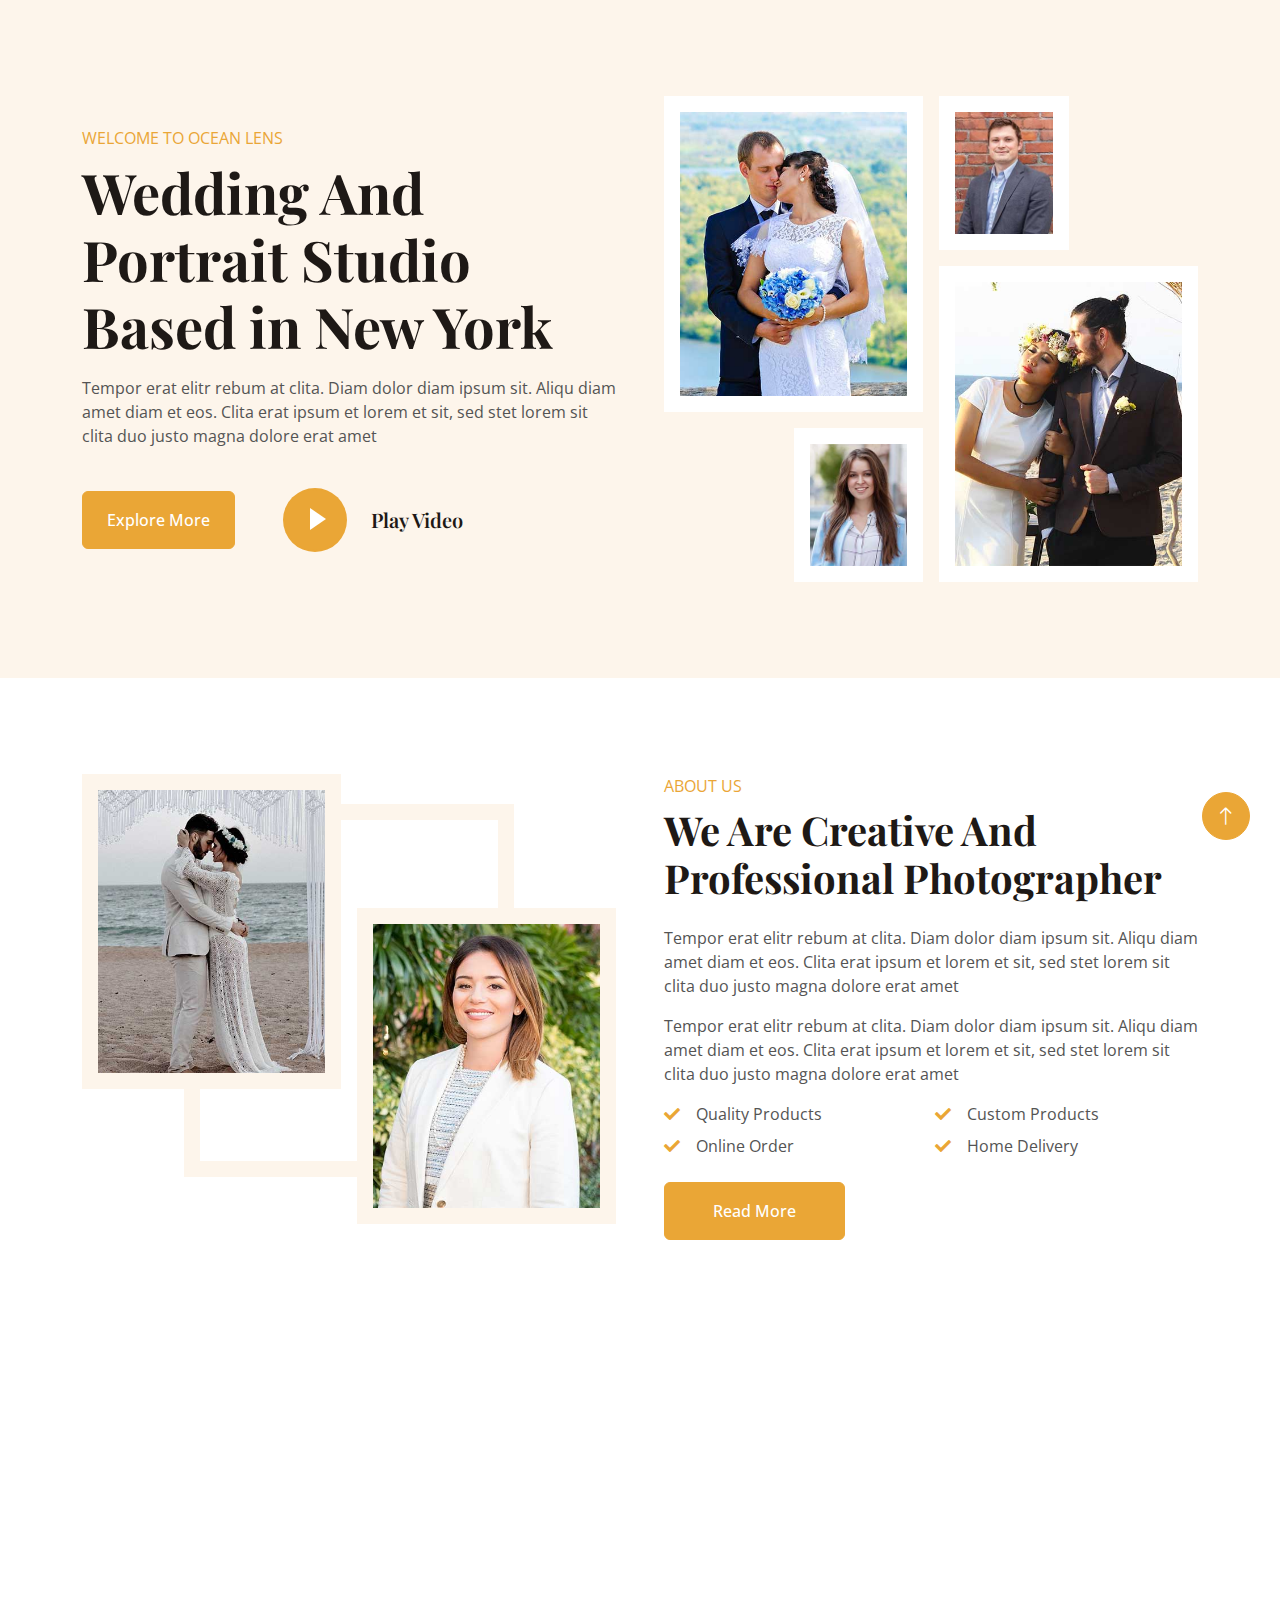
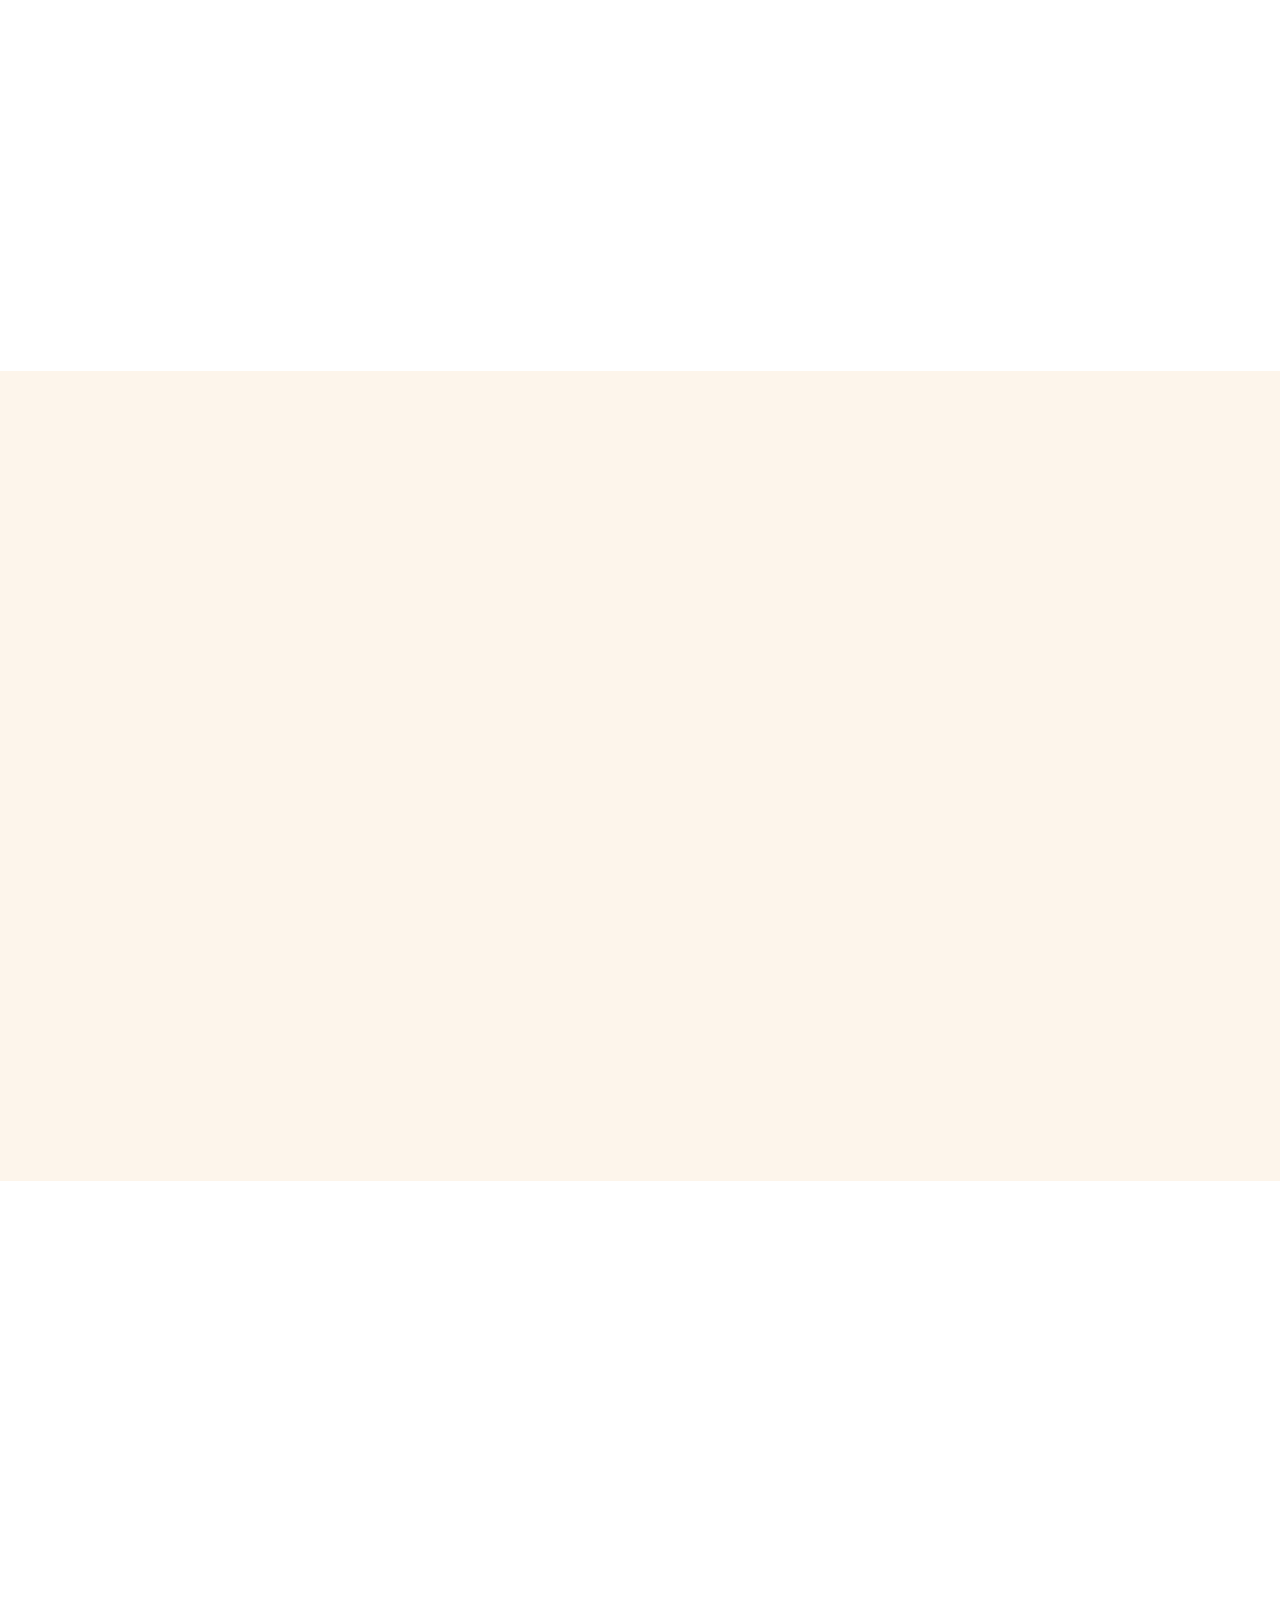
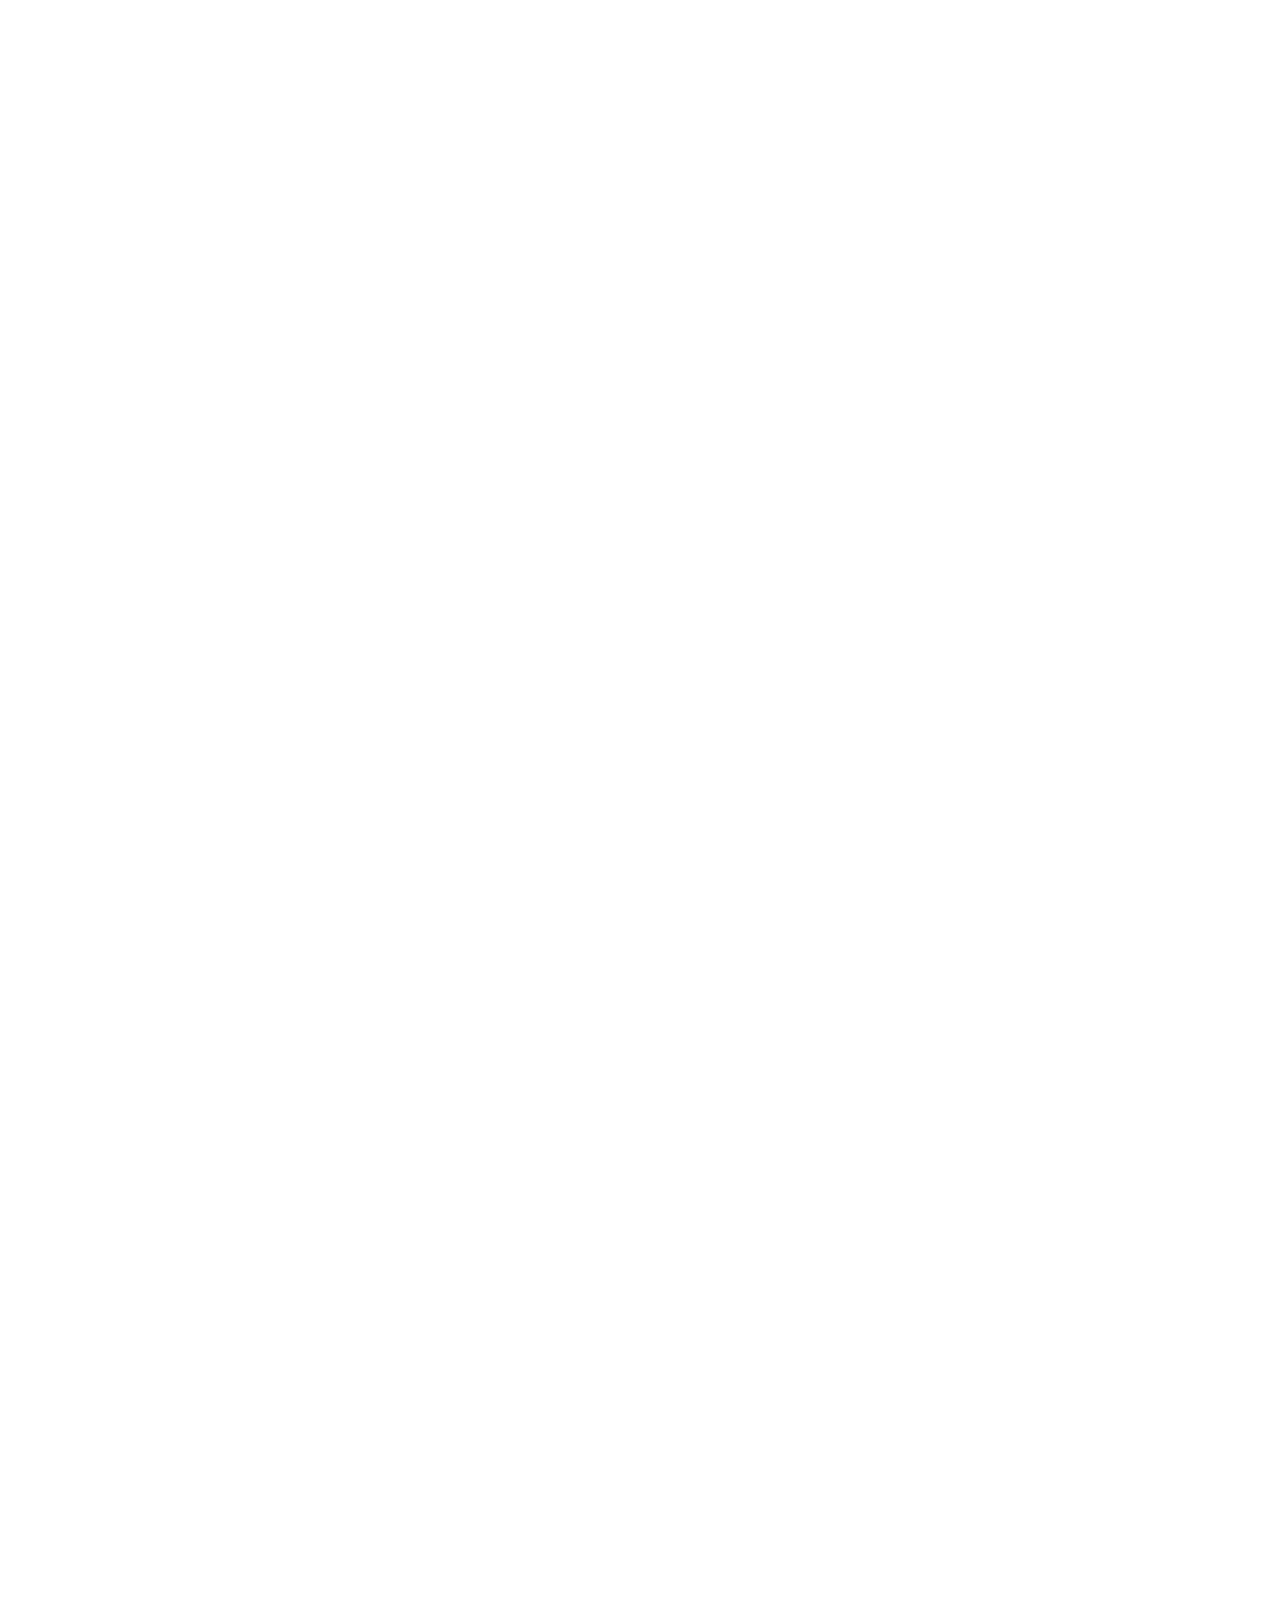
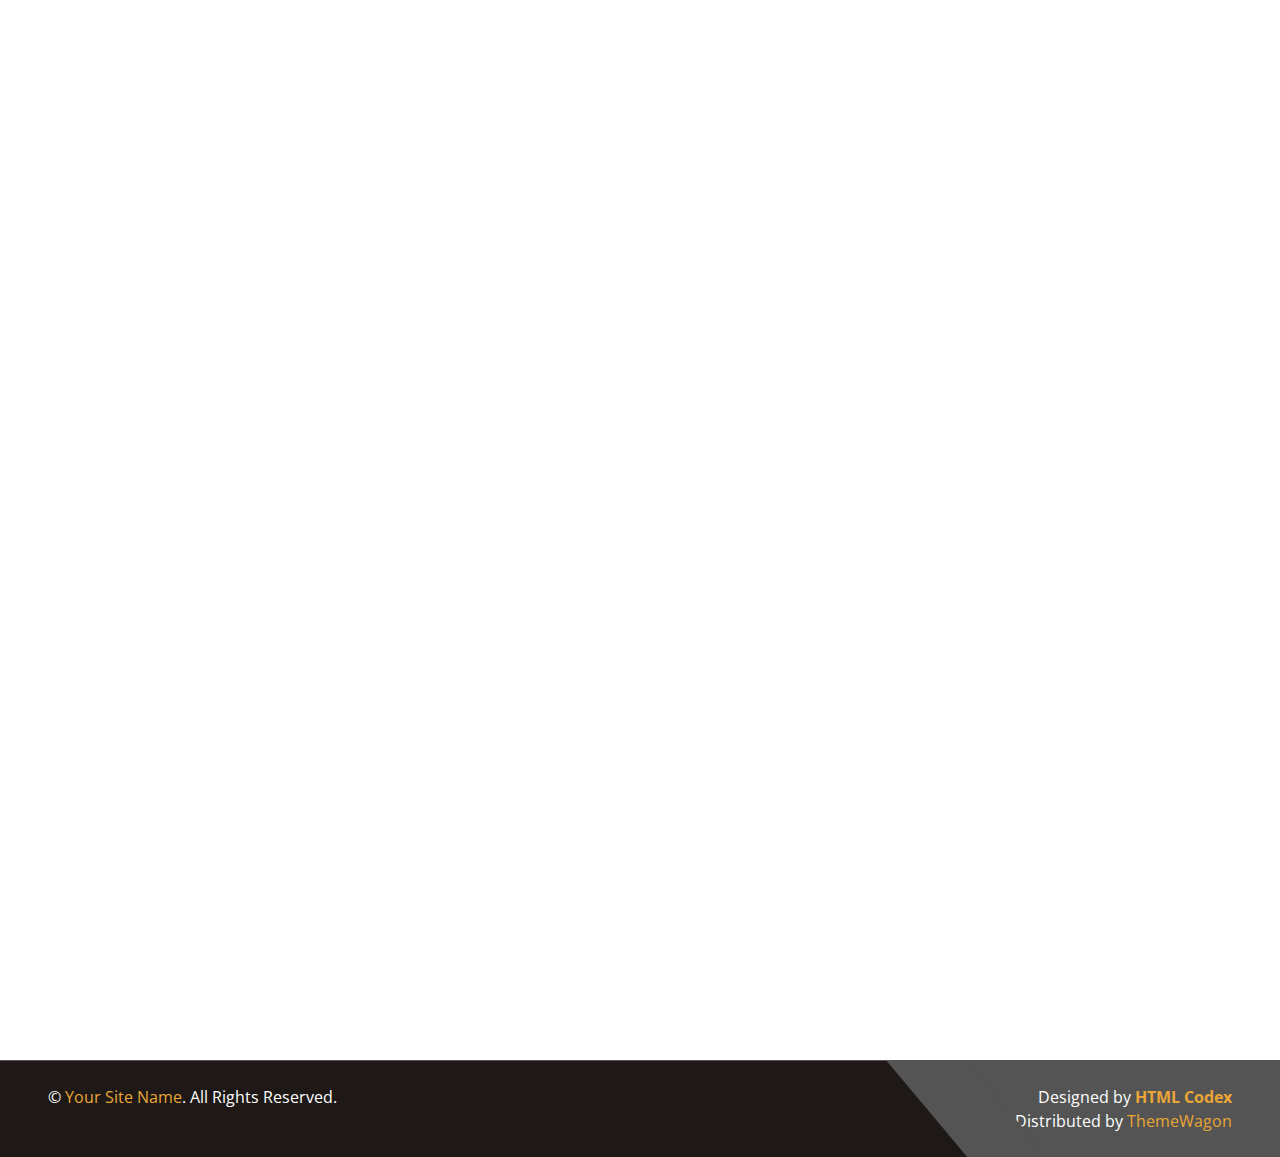
==== index.html @ 64b4fbce "initial commit" ====
<!DOCTYPE html>
<html lang="en">

<head>
    <meta charset="utf-8">
    <title>Ocean Lens - Photo Studio Website Template</title>
    <meta content="width=device-width, initial-scale=1.0" name="viewport">
    <meta content="" name="keywords">
    <meta content="" name="description">

    <!-- Favicon -->
    <link href="img/favicon.ico" rel="icon">

    <!-- Google Web Fonts -->
    <link rel="preconnect" href="https://fonts.googleapis.com">
    <link rel="preconnect" href="https://fonts.gstatic.com" crossorigin>
    <link href="https://fonts.googleapis.com/css2?family=Open+Sans:wght@400;500;600&family=Playfair+Display:wght@500;600;700&display=swap" rel="stylesheet"> 

    <!-- Icon Font Stylesheet -->
    <link href="https://cdnjs.cloudflare.com/ajax/libs/font-awesome/5.10.0/css/all.min.css" rel="stylesheet">
    <link href="https://cdn.jsdelivr.net/npm/bootstrap-icons@1.4.1/font/bootstrap-icons.css" rel="stylesheet">

    <!-- Libraries Stylesheet -->
    <link href="lib/animate/animate.min.css" rel="stylesheet">
    <link href="lib/owlcarousel/assets/owl.carousel.min.css" rel="stylesheet">
    <link href="lib/lightbox/css/lightbox.min.css" rel="stylesheet">

    <!-- Customized Bootstrap Stylesheet -->
    <link href="css/bootstrap.min.css" rel="stylesheet">

    <!-- Template Stylesheet -->
    <link href="css/style.css" rel="stylesheet">
</head>

<body>
    <!-- Spinner Start -->
    <div id="spinner" class="show bg-white position-fixed translate-middle w-100 vh-100 top-50 start-50 d-flex align-items-center justify-content-center">
        <div class="spinner-grow text-primary" role="status"></div>
    </div>
    <!-- Spinner End -->


    <!-- Navbar Start -->
    <nav class="navbar navbar-expand-lg bg-white navbar-light fixed-top shadow py-lg-0 px-4 px-lg-5 wow fadeIn" data-wow-delay="0.1s">
        <a href="index.html" class="navbar-brand d-block d-lg-none">
            <h1 class="text-primary">Ocean Lens</h1>
        </a>
        <button type="button" class="navbar-toggler" data-bs-toggle="collapse" data-bs-target="#navbarCollapse">
            <span class="navbar-toggler-icon"></span>
        </button>
        <div class="collapse navbar-collapse justify-content-between py-4 py-lg-0" id="navbarCollapse">
            <div class="navbar-nav ms-auto py-0">
                <a href="index.html" class="nav-item nav-link active">Home</a>
                <a href="about.html" class="nav-item nav-link">About</a>
                <a href="service.html" class="nav-item nav-link">Services</a>
            </div>
            <a href="index.html" class="navbar-brand bg-primary py-2 px-4 mx-3 d-none d-lg-block">
                <h1 class="text-white">Ocean Lens</h1>
            </a>
            <div class="navbar-nav me-auto py-0">
                <a href="project.html" class="nav-item nav-link">Projects</a>
                <div class="nav-item dropdown">
                    <a href="#" class="nav-link dropdown-toggle" data-bs-toggle="dropdown">Pages</a>
                    <div class="dropdown-menu rounded-0 shadow-sm border-0 m-0">
                        <a href="feature.html" class="dropdown-item">Features</a>
                        <a href="team.html" class="dropdown-item">Our Team</a>
                        <a href="testimonial.html" class="dropdown-item">Testimonial</a>
                        <a href="404.html" class="dropdown-item">404 Page</a>
                    </div>
                </div>
                <a href="contact.html" class="nav-item nav-link">Contact</a>
            </div>
        </div>
    </nav>
    <!-- Navbar End -->


    <!-- Header Start -->
    <div class="container-fluid hero-header bg-light py-5 mb-5">
        <div class="container py-5">
            <div class="row g-5 align-items-center">
                <div class="col-lg-6">
                    <p class="text-primary text-uppercase mb-2 animated slideInDown">Welcome To Ocean Lens</p>
                    <h1 class="display-4 mb-3 animated slideInDown">Wedding And Portrait Studio Based in New York</h1>
                    <p class="animated slideInDown">Tempor erat elitr rebum at clita. Diam dolor diam ipsum sit. Aliqu diam amet diam et eos. Clita erat ipsum et lorem et sit, sed stet lorem sit clita duo justo magna dolore erat amet</p>
                    <div class="d-flex align-items-center pt-4 animated slideInDown">
                        <a href="" class="btn btn-primary py-3 px-4 me-5">Explore More</a>
                        <button type="button" class="btn-play" data-bs-toggle="modal"
                            data-src="https://www.youtube.com/embed/DWRcNpR6Kdc" data-bs-target="#videoModal">
                            <span></span>
                        </button>
                        <h5 class="ms-4 mb-0 d-none d-sm-block">Play Video</h5>
                    </div>
                </div>
                <div class="col-lg-6 animated fadeIn">
                    <div class="row g-3">
                        <div class="col-6 text-end">
                            <img class="img-fluid bg-white p-3 w-100 mb-3" src="img/hero-1.jpg" alt="">
                            <img class="img-fluid bg-white p-3 w-50" src="img/hero-3.jpg" alt="">
                        </div>
                        <div class="col-6">
                            <img class="img-fluid bg-white p-3 w-50 mb-3" src="img/hero-4.jpg" alt="">
                            <img class="img-fluid bg-white p-3 w-100" src="img/hero-2.jpg" alt="">
                        </div>
                    </div>
                </div>
            </div>
        </div>
    </div>
    <!-- Header End -->


    <!-- Video Modal Start -->
    <div class="modal modal-video fade" id="videoModal" tabindex="-1" aria-labelledby="exampleModalLabel" aria-hidden="true">
        <div class="modal-dialog">
            <div class="modal-content rounded-0">
                <div class="modal-header">
                    <h3 class="modal-title" id="exampleModalLabel">Youtube Video</h3>
                    <button type="button" class="btn-close" data-bs-dismiss="modal" aria-label="Close"></button>
                </div>
                <div class="modal-body">
                    <!-- 16:9 aspect ratio -->
                    <div class="ratio ratio-16x9">
                        <iframe class="embed-responsive-item" src="" id="video" allowfullscreen allowscriptaccess="always"
                            allow="autoplay"></iframe>
                    </div>
                </div>
            </div>
        </div>
    </div>
    <!-- Video Modal End -->


    <!-- About Start -->
    <div class="container-xxl py-5">
        <div class="container">
            <div class="row g-5">
                <div class="col-lg-6 wow fadeInUp" data-wow-delay="0.1s">
                    <div class="row g-3 img-twice position-relative h-100">
                        <div class="col-6">
                            <img class="img-fluid bg-light p-3" src="img/about-1.jpg" alt="">
                        </div>
                        <div class="col-6 align-self-end">
                            <img class="img-fluid bg-light p-3" src="img/about-2.jpg" alt="">
                        </div>
                    </div>
                </div>
                <div class="col-lg-6 wow fadeInUp" data-wow-delay="0.5s">
                    <div class="h-100">
                        <p class="text-primary text-uppercase mb-2">About Us</p>
                        <h1 class="display-6 mb-4">We Are Creative And Professional Photographer</h1>
                        <p>Tempor erat elitr rebum at clita. Diam dolor diam ipsum sit. Aliqu diam amet diam et eos. Clita erat ipsum et lorem et sit, sed stet lorem sit clita duo justo magna dolore erat amet</p>
                        <p>Tempor erat elitr rebum at clita. Diam dolor diam ipsum sit. Aliqu diam amet diam et eos. Clita erat ipsum et lorem et sit, sed stet lorem sit clita duo justo magna dolore erat amet</p>
                        <div class="row g-2 mb-4">
                            <div class="col-sm-6">
                                <i class="fa fa-check text-primary me-3"></i>Quality Products
                            </div>
                            <div class="col-sm-6">
                                <i class="fa fa-check text-primary me-3"></i>Custom Products
                            </div>
                            <div class="col-sm-6">
                                <i class="fa fa-check text-primary me-3"></i>Online Order
                            </div>
                            <div class="col-sm-6">
                                <i class="fa fa-check text-primary me-3"></i>Home Delivery
                            </div>
                        </div>
                        <a class="btn btn-primary py-3 px-5" href="">Read More</a>
                    </div>
                </div>
            </div>
        </div>
    </div>
    <!-- About End -->


    <!-- Facts Start -->
    <div class="container-xxl py-5">
        <div class="container">
            <div class="text-center mx-auto wow fadeInUp" data-wow-delay="0.1s" style="max-width: 500px;">
                <p class="text-primary text-uppercase mb-2">Why Choose Us!</p>
                <h1 class="display-6 mb-5">The Leading Photo Studio In The Country</h1>
            </div>
            <div class="row g-3">
                <div class="col-lg-4 col-md-6 pt-lg-5 wow fadeInUp" data-wow-delay="0.1s">
                    <div class="fact-item bg-light text-center h-100 p-5">
                        <h1 class="display-2 text-primary mb-3" data-toggle="counter-up">35</h1>
                        <h4 class="mb-3">Award Winning</h4>
                        <span>Aliqu diam amet diam et eos. Clita erat ipsum et lorem et sit, sed stet lorem sit clita duo justo</span>
                    </div>
                </div>
                <div class="col-lg-4 col-md-6 wow fadeInUp" data-wow-delay="0.3s">
                    <div class="fact-item bg-light text-center h-100 p-5">
                        <h1 class="display-2 text-primary mb-3" data-toggle="counter-up">45</h1>
                        <h4 class="mb-3">Years Experience</h4>
                        <span>Aliqu diam amet diam et eos. Clita erat ipsum et lorem et sit, sed stet lorem sit clita duo justo</span>
                    </div>
                </div>
                <div class="col-lg-4 col-md-6 pt-lg-5 wow fadeInUp" data-wow-delay="0.5s">
                    <div class="fact-item bg-light text-center h-100 p-5">
                        <h1 class="display-2 text-primary mb-3" data-toggle="counter-up">12345</h1>
                        <h4 class="mb-3">Happy Clients</h4>
                        <span>Aliqu diam amet diam et eos. Clita erat ipsum et lorem et sit, sed stet lorem sit clita duo justo</span>
                    </div>
                </div>
            </div>
        </div>
    </div>
    <!-- Facts End -->


    <!-- Service Start -->
    <div class="container-xxl bg-light py-5 my-5">
        <div class="container py-5">
            <div class="text-center mx-auto mb-5 wow fadeInUp" data-wow-delay="0.1s" style="max-width: 500px;">
                <p class="text-primary text-uppercase mb-2">Our Services</p>
                <h1 class="display-6 mb-4">We Provide Best Professional Services</h1>
            </div>
            <div class="row g-3">
                <div class="col-lg-3 col-md-6 wow fadeInUp" data-wow-delay="0.1s">
                    <div class="service-item d-flex flex-column bg-white p-3 pb-0">
                        <div class="position-relative">
                            <img class="img-fluid" src="img/service-1.jpg" alt="">
                            <div class="service-overlay">
                                <a class="btn btn-lg-square btn-outline-light rounded-circle" href=""><i class="fa fa-link text-primary"></i></a>
                            </div>
                        </div>
                        <div class="text-center p-4">
                            <h4>Weddings</h4>
                        </div>
                    </div>
                </div>
                <div class="col-lg-3 col-md-6 pt-lg-5 wow fadeInUp" data-wow-delay="0.3s">
                    <div class="service-item d-flex flex-column bg-white p-3 pb-0">
                        <div class="position-relative">
                            <img class="img-fluid" src="img/service-2.jpg" alt="">
                            <div class="service-overlay">
                                <a class="btn btn-lg-square btn-outline-light rounded-circle" href=""><i class="fa fa-link text-primary"></i></a>
                            </div>
                        </div>
                        <div class="text-center p-4">
                            <h4>Portraits</h4>
                        </div>
                    </div>
                </div>
                <div class="col-lg-3 col-md-6 wow fadeInUp" data-wow-delay="0.5s">
                    <div class="service-item d-flex flex-column bg-white p-3 pb-0">
                        <div class="position-relative">
                            <img class="img-fluid" src="img/service-3.jpg" alt="">
                            <div class="service-overlay">
                                <a class="btn btn-lg-square btn-outline-light rounded-circle" href=""><i class="fa fa-link text-primary"></i></a>
                            </div>
                        </div>
                        <div class="text-center p-4">
                            <h4>Fashion</h4>
                        </div>
                    </div>
                </div>
                <div class="col-lg-3 col-md-6 pt-lg-5 wow fadeInUp" data-wow-delay="0.7s">
                    <div class="service-item d-flex flex-column bg-white p-3 pb-0">
                        <div class="position-relative">
                            <img class="img-fluid" src="img/service-4.jpg" alt="">
                            <div class="service-overlay">
                                <a class="btn btn-lg-square btn-outline-light rounded-circle" href=""><i class="fa fa-link text-primary"></i></a>
                            </div>
                        </div>
                        <div class="text-center p-4">
                            <h4>Editorial</h4>
                        </div>
                    </div>
                </div>
            </div>
        </div>
    </div>
    <!-- Service End -->


    <!-- Project Start -->
    <div class="container-xxl py-5">
        <div class="container">
            <div class="text-center mx-auto mb-5 wow fadeInUp" data-wow-delay="0.1s" style="max-width: 500px;">
                <p class="text-primary text-uppercase mb-2">Our Works</p>
                <h1 class="display-6 mb-0">Discover Our Unique And Creative Photoshoot</h1>
            </div>
            <div class="row g-3">
                <div class="col-lg-3 col-md-6 wow fadeInUp" data-wow-delay="0.1s">
                    <div class="row g-3">
                        <div class="col-12">
                            <div class="project-item">
                                <img class="img-fluid" src="img/project-5.jpg" alt="">
                                <a class="project-title h5 mb-0" href="img/project-5.jpg" data-lightbox="project">
                                    Memory
                                </a>
                            </div>
                        </div>
                        <div class="col-12">
                            <div class="project-item">
                                <img class="img-fluid" src="img/project-1.jpg" alt="">
                                <a class="project-title h5 mb-0" href="img/project-1.jpg" data-lightbox="project">
                                    Wedding
                                </a>
                            </div>
                        </div>
                    </div>
                </div>
                <div class="col-lg-3 col-md-6 wow fadeInUp" data-wow-delay="0.3s">
                    <div class="row g-3">
                        <div class="col-12">
                            <div class="project-item">
                                <img class="img-fluid" src="img/project-2.jpg" alt="">
                                <a class="project-title h5 mb-0" href="img/project-2.jpg" data-lightbox="project">
                                    Portrait
                                </a>
                            </div>
                        </div>
                        <div class="col-12">
                            <div class="project-item">
                                <img class="img-fluid" src="img/project-6.jpg" alt="">
                                <a class="project-title h5 mb-0" href="img/project-6.jpg" data-lightbox="project">
                                    Travel
                                </a>
                            </div>
                        </div>
                    </div>
                </div>
                <div class="col-lg-3 col-md-6 wow fadeInUp" data-wow-delay="0.5s">
                    <div class="row g-3">
                        <div class="col-12">
                            <div class="project-item">
                                <img class="img-fluid" src="img/project-7.jpg" alt="">
                                <a class="project-title h5 mb-0" href="img/project-7.jpg" data-lightbox="project">
                                    Wedding
                                </a>
                            </div>
                        </div>
                        <div class="col-12">
                            <div class="project-item">
                                <img class="img-fluid" src="img/project-3.jpg" alt="">
                                <a class="project-title h5 mb-0" href="img/project-3.jpg" data-lightbox="project">    
                                    Memory
                                </a>
                            </div>
                        </div>
                    </div>
                </div>
                <div class="col-lg-3 col-md-6 wow fadeInUp" data-wow-delay="0.7s">
                    <div class="row g-3">
                        <div class="col-12">
                            <div class="project-item">
                                <img class="img-fluid" src="img/project-4.jpg" alt="">
                                <a class="project-title h5 mb-0" href="img/project-4.jpg" data-lightbox="project">
                                    Fashion
                                </a>
                            </div>
                        </div>
                        <div class="col-12">
                            <div class="project-item">
                                <img class="img-fluid" src="img/project-8.jpg" alt="">
                                <a class="project-title h5 mb-0" href="img/project-8.jpg" data-lightbox="project">
                                    Portrait
                                </a>
                            </div>
                        </div>
                    </div>
                </div>
            </div>
        </div>
    </div>
    <!-- Project End -->


    <!-- Team Start -->
    <div class="container-xxl px-0 py-5">
        <div class="text-center mx-auto mb-5 wow fadeInUp" data-wow-delay="0.1s" style="max-width: 500px;">
            <p class="text-primary text-uppercase mb-2">Our Team</p>
            <h1 class="display-6 mb-0">Creative Photograher And Videographer</h1>
        </div>
        <div class="row g-0">
            <div class="col-lg-6 wow fadeIn" data-wow-delay="0.1s">
                <div class="row g-0 flex-sm-row">
                    <div class="col-sm-6">
                        <div class="team-img position-relative">
                            <img class="img-fluid" src="img/team-1.jpg" alt="">
                        </div>
                    </div>
                    <div class="col-sm-6">
                        <div class="h-100 p-5 d-flex flex-column justify-content-between">
                            <div class="mb-3">
                                <h4>Lucifer Jhones</h4>
                                <span>Photographer</span>
                            </div>
                            <p>Aliqu diam amet diam et eos. Clita erat ipsum et lorem et sit, sed stet lorem sit clita duo</p>
                            <div class="d-flex">
                                <a class="btn btn-square btn-outline-primary rounded-circle me-2" href=""><i class="fab fa-facebook-f"></i></a>
                                <a class="btn btn-square btn-outline-primary rounded-circle me-2" href=""><i class="fab fa-twitter"></i></a>
                                <a class="btn btn-square btn-outline-primary rounded-circle me-2" href=""><i class="fab fa-instagram"></i></a>
                            </div>
                        </div>
                    </div>
                </div>
            </div>
            <div class="col-lg-6 wow fadeIn" data-wow-delay="0.3s">
                <div class="row g-0 flex-sm-row-reverse flex-lg-row">
                    <div class="col-sm-6">
                        <div class="team-img position-relative">
                            <img class="img-fluid" src="img/team-2.jpg" alt="">
                        </div>
                    </div>
                    <div class="col-sm-6">
                        <div class="h-100 p-5 d-flex flex-column justify-content-between">
                            <div class="mb-3">
                                <h4>Jesse Joslin</h4>
                                <span>Videographer</span>
                            </div>
                            <p>Aliqu diam amet diam et eos. Clita erat ipsum et lorem et sit, sed stet lorem sit clita duo</p>
                            <div class="d-flex">
                                <a class="btn btn-square btn-outline-primary rounded-circle me-2" href=""><i class="fab fa-facebook-f"></i></a>
                                <a class="btn btn-square btn-outline-primary rounded-circle me-2" href=""><i class="fab fa-twitter"></i></a>
                                <a class="btn btn-square btn-outline-primary rounded-circle me-2" href=""><i class="fab fa-instagram"></i></a>
                            </div>
                        </div>
                    </div>
                </div>
            </div>
            <div class="col-lg-6 wow fadeIn" data-wow-delay="0.1s">
                <div class="row g-0 flex-lg-row-reverse">
                    <div class="col-sm-6">
                        <div class="team-img position-relative">
                            <img class="img-fluid" src="img/team-3.jpg" alt="">
                        </div>
                    </div>
                    <div class="col-sm-6">
                        <div class="h-100 p-5 d-flex flex-column justify-content-between">
                            <div class="mb-3">
                                <h4>Richard Archer</h4>
                                <span>Retoucher</span>
                            </div>
                            <p>Aliqu diam amet diam et eos. Clita erat ipsum et lorem et sit, sed stet lorem sit clita duo</p>
                            <div class="d-flex">
                                <a class="btn btn-square btn-outline-primary rounded-circle me-2" href=""><i class="fab fa-facebook-f"></i></a>
                                <a class="btn btn-square btn-outline-primary rounded-circle me-2" href=""><i class="fab fa-twitter"></i></a>
                                <a class="btn btn-square btn-outline-primary rounded-circle me-2" href=""><i class="fab fa-instagram"></i></a>
                            </div>
                        </div>
                    </div>
                </div>
            </div>
            <div class="col-lg-6 wow fadeIn" data-wow-delay="0.3s">
                <div class="row g-0 flex-sm-row-reverse">
                    <div class="col-sm-6">
                        <div class="team-img position-relative">
                            <img class="img-fluid" src="img/team-4.jpg" alt="">
                        </div>
                    </div>
                    <div class="col-sm-6">
                        <div class="h-100 p-5 d-flex flex-column justify-content-between">
                            <div class="mb-3">
                                <h4>April Ryan</h4>
                                <span>Editor</span>
                            </div>
                            <p>Aliqu diam amet diam et eos. Clita erat ipsum et lorem et sit, sed stet lorem sit clita duo</p>
                            <div class="d-flex">
                                <a class="btn btn-square btn-outline-primary rounded-circle me-2" href=""><i class="fab fa-facebook-f"></i></a>
                                <a class="btn btn-square btn-outline-primary rounded-circle me-2" href=""><i class="fab fa-twitter"></i></a>
                                <a class="btn btn-square btn-outline-primary rounded-circle me-2" href=""><i class="fab fa-instagram"></i></a>
                            </div>
                        </div>
                    </div>
                </div>
            </div>
        </div>
    </div>
    <!-- Team End -->


    <!-- Testimonial Start -->
    <div class="container-xxl py-5">
        <div class="container">
            <div class="text-center mx-auto mb-5 wow fadeInUp" data-wow-delay="0.1s" style="max-width: 500px;">
                <p class="text-primary text-uppercase mb-2">Client's Review</p>
                <h1 class="display-6 mb-0">More Than 20000+ Customers Trusted Us</h1>
            </div>
            <div class="owl-carousel testimonial-carousel wow fadeInUp" data-wow-delay="0.1s">
                <div class="testimonial-item bg-white p-4">
                    <div class="d-flex align-items-center mb-4">
                        <img class="flex-shrink-0 rounded-circle border p-1" src="img/testimonial-1.jpg" alt="">
                        <div class="ms-4">
                            <h5 class="mb-1">Client Name</h5>
                            <span>Profession</span>
                        </div>
                    </div>
                    <p class="mb-0">Tempor erat elitr rebum at clita. Diam dolor diam ipsum sit diam amet diam et eos. Clita erat ipsum et lorem et sit.</p>
                </div>
                <div class="testimonial-item bg-white p-4">
                    <div class="d-flex align-items-center mb-4">
                        <img class="flex-shrink-0 rounded-circle border p-1" src="img/testimonial-2.jpg" alt="">
                        <div class="ms-4">
                            <h5 class="mb-1">Client Name</h5>
                            <span>Profession</span>
                        </div>
                    </div>
                    <p class="mb-0">Tempor erat elitr rebum at clita. Diam dolor diam ipsum sit diam amet diam et eos. Clita erat ipsum et lorem et sit.</p>
                </div>
                <div class="testimonial-item bg-white p-4">
                    <div class="d-flex align-items-center mb-4">
                        <img class="flex-shrink-0 rounded-circle border p-1" src="img/testimonial-3.jpg" alt="">
                        <div class="ms-4">
                            <h5 class="mb-1">Client Name</h5>
                            <span>Profession</span>
                        </div>
                    </div>
                    <p class="mb-0">Tempor erat elitr rebum at clita. Diam dolor diam ipsum sit diam amet diam et eos. Clita erat ipsum et lorem et sit.</p>
                </div>
                <div class="testimonial-item bg-white p-4">
                    <div class="d-flex align-items-center mb-4">
                        <img class="flex-shrink-0 rounded-circle border p-1" src="img/testimonial-4.jpg" alt="">
                        <div class="ms-4">
                            <h5 class="mb-1">Client Name</h5>
                            <span>Profession</span>
                        </div>
                    </div>
                    <p class="mb-0">Tempor erat elitr rebum at clita. Diam dolor diam ipsum sit diam amet diam et eos. Clita erat ipsum et lorem et sit.</p>
                </div>
            </div>
        </div>
    </div>
    <!-- Testimonial End -->


    <!-- Footer Start -->
    <div class="container-fluid footer position-relative bg-dark text-white-50 mt-5 py-5 px-4 px-lg-5 wow fadeIn" data-wow-delay="0.1s">
        <div class="row g-5 py-5">
            <div class="col-lg-6 pe-lg-5">
                <a href="index.html" class="navbar-brand">
                    <h1 class="display-5 text-primary">Ocean Lens</h1>
                </a>
                <p>Aliquyam sed elitr elitr erat sed diam ipsum eirmod eos lorem nonumy. Tempor sea ipsum diam  sed clita dolore eos dolores magna erat dolore sed stet justo et dolor.</p>
                <p><i class="fa fa-map-marker-alt me-2"></i>123 Street, New York, USA</p>
                <p><i class="fa fa-phone-alt me-2"></i>+012 345 67890</p>
                <p><i class="fa fa-envelope me-2"></i>info@example.com</p>
                <div class="d-flex justify-content-start mt-4">
                    <a class="btn btn-square btn-outline-primary rounded-circle me-2" href="#"><i class="fab fa-twitter"></i></a>
                    <a class="btn btn-square btn-outline-primary rounded-circle me-2" href="#"><i class="fab fa-facebook-f"></i></a>
                    <a class="btn btn-square btn-outline-primary rounded-circle me-2" href="#"><i class="fab fa-linkedin-in"></i></a>
                    <a class="btn btn-square btn-outline-primary rounded-circle me-2" href="#"><i class="fab fa-instagram"></i></a>
                </div>
            </div>
            <div class="col-lg-6 ps-lg-5">
                <div class="row g-5">
                    <div class="col-sm-6">
                        <h4 class="text-light mb-4">Quick Links</h4>
                        <a class="btn btn-link" href="">About Us</a>
                        <a class="btn btn-link" href="">Contact Us</a>
                        <a class="btn btn-link" href="">Our Services</a>
                        <a class="btn btn-link" href="">Terms & Condition</a>
                        <a class="btn btn-link" href="">Support</a>
                    </div>
                    <div class="col-sm-6">
                        <h4 class="text-light mb-4">Popular Links</h4>
                        <a class="btn btn-link" href="">About Us</a>
                        <a class="btn btn-link" href="">Contact Us</a>
                        <a class="btn btn-link" href="">Our Services</a>
                        <a class="btn btn-link" href="">Terms & Condition</a>
                        <a class="btn btn-link" href="">Support</a>
                    </div>
                    <div class="col-sm-12">
                        <h4 class="text-light mb-4">Newsletter</h4>
                        <div class="w-100">
                            <div class="input-group">
                                <input type="text" class="form-control border-0 bg-secondary" style="padding: 20px 30px;" placeholder="Your Email Address"><button class="btn btn-primary px-4">Sign Up</button>
                            </div>
                        </div>
                    </div>
                </div>
            </div>
        </div>
    </div>
    <!-- Footer End -->


    <!-- Copyright Start -->
    <div class="container-fluid bg-dark text-white border-top border-secondary px-0">
        <div class="d-flex flex-column flex-md-row justify-content-between">
            <div class="py-4 px-5 text-center text-md-start">
                <p class="mb-0">&copy; <a class="text-primary" href="#">Your Site Name</a>. All Rights Reserved.</p>
            </div>
            <div class="py-4 px-5 bg-secondary footer-shape position-relative text-center text-md-end">
                <!--/*** This template is free as long as you keep the footer author’s credit link/attribution link/backlink. If you'd like to use the template without the footer author’s credit link/attribution link/backlink, you can purchase the Credit Removal License from "https://htmlcodex.com/credit-removal". Thank you for your support. ***/-->
                <p class="mb-0">Designed by <a class="text-primary fw-bold" href="https://htmlcodex.com">HTML Codex</a></p>  Distributed by <a href="https://themewagon.com" target="_blank" >ThemeWagon</a>
            </div>
        </div>
    </div>
    <!-- Copyright End -->


    <!-- Back to Top -->
    <a href="#" class="btn btn-lg btn-primary btn-lg-square rounded-circle back-to-top"><i class="bi bi-arrow-up"></i></a>


    <!-- JavaScript Libraries -->
    <script src="https://code.jquery.com/jquery-3.4.1.min.js"></script>
    <script src="https://cdn.jsdelivr.net/npm/bootstrap@5.0.0/dist/js/bootstrap.bundle.min.js"></script>
    <script src="lib/wow/wow.min.js"></script>
    <script src="lib/easing/easing.min.js"></script>
    <script src="lib/waypoints/waypoints.min.js"></script>
    <script src="lib/counterup/counterup.min.js"></script>
    <script src="lib/owlcarousel/owl.carousel.min.js"></script>
    <script src="lib/lightbox/js/lightbox.min.js"></script>

    <!-- Template Javascript -->
    <script src="js/main.js"></script>
</body>

</html>
---- css/style.css ----
/********** Template CSS **********/
:root {
    --primary: #EAA636;
    --secondary: #545454;
    --light: #FDF5EB;
    --dark: #1E1916;
}

.back-to-top {
    position: fixed;
    display: none;
    right: 30px;
    bottom: 60px;
    z-index: 99;
}


/*** Spinner ***/
#spinner {
    opacity: 0;
    visibility: hidden;
    transition: opacity .5s ease-out, visibility 0s linear .5s;
    z-index: 99999;
}

#spinner.show {
    transition: opacity .5s ease-out, visibility 0s linear 0s;
    visibility: visible;
    opacity: 1;
}


/*** Button ***/
.btn {
    font-weight: 500;
    transition: .5s;
}

.btn.btn-primary {
    color: #FFFFFF;
}

.btn-square {
    width: 38px;
    height: 38px;
}

.btn-sm-square {
    width: 32px;
    height: 32px;
}

.btn-lg-square {
    width: 48px;
    height: 48px;
}

.btn-square,
.btn-sm-square,
.btn-lg-square {
    padding: 0;
    display: flex;
    align-items: center;
    justify-content: center;
    font-weight: normal;
}


/*** Navbar ***/
.navbar.fixed-top {
    display: none;
    transition: .5s;
}

.navbar .navbar-nav .nav-link {
    padding: 20px 15px;
    color: var(--dark);
    font-size: 18px;
    font-weight: 600;
    outline: none;
}

.navbar .navbar-nav .nav-link:hover,
.navbar .navbar-nav .nav-link.active {
    color: var(--primary);
}

@media (max-width: 991.98px) {
    .navbar .navbar-nav .nav-link  {
        padding: 10px 0;
    }
}

.navbar .dropdown-toggle::after {
    border: none;
    content: "\f107";
    font-family: "Font Awesome 5 Free";
    font-weight: 900;
    vertical-align: middle;
    margin-left: 8px;
}

@media (min-width: 992px) {
    .navbar .nav-item .dropdown-menu {
        display: block;
        border: none;
        margin-top: 0;
        top: 150%;
        right: 15px;
        opacity: 0;
        visibility: hidden;
        transition: .5s;
    }

    .navbar .nav-item:hover .dropdown-menu {
        top: 100%;
        visibility: visible;
        transition: .5s;
        opacity: 1;
    }
}


/*** Header ***/
.btn-play {
    position: relative;
    display: block;
    box-sizing: content-box;
    width: 16px;
    height: 26px;
    border-radius: 100%;
    border: none;
    outline: none !important;
    padding: 18px 20px 20px 28px;
    background: var(--primary);
}

.btn-play:before {
    content: "";
    position: absolute;
    z-index: 0;
    left: 50%;
    top: 50%;
    transform: translateX(-50%) translateY(-50%);
    display: block;
    width: 60px;
    height: 60px;
    background: var(--primary);
    border-radius: 100%;
    animation: pulse-border 1500ms ease-out infinite;
}

.btn-play:after {
    content: "";
    position: absolute;
    z-index: 1;
    left: 50%;
    top: 50%;
    transform: translateX(-50%) translateY(-50%);
    display: block;
    width: 60px;
    height: 60px;
    background: var(--primary);
    border-radius: 100%;
    transition: all 200ms;
}

.btn-play span {
    display: block;
    position: relative;
    z-index: 3;
    width: 0;
    height: 0;
    left: -1px;
    border-left: 16px solid #FFFFFF;
    border-top: 11px solid transparent;
    border-bottom: 11px solid transparent;
}

@keyframes pulse-border {
    0% {
        transform: translateX(-50%) translateY(-50%) translateZ(0) scale(1);
        opacity: 1;
    }

    100% {
        transform: translateX(-50%) translateY(-50%) translateZ(0) scale(2);
        opacity: 0;
    }
}

.modal-video .modal-dialog {
    position: relative;
    max-width: 800px;
    margin: 60px auto 0 auto;
}

.modal-video .modal-body {
    position: relative;
    padding: 0px;
}

.modal-video .close {
    position: absolute;
    width: 30px;
    height: 30px;
    right: 0px;
    top: -30px;
    z-index: 999;
    font-size: 30px;
    font-weight: normal;
    color: #FFFFFF;
    background: #000000;
    opacity: 1;
}

.hero-header .breadcrumb-item+.breadcrumb-item::before {
    color: var(--secondary);
}


/*** Facts ***/
.fact-item {
    transition: .3s;
}

.fact-item:hover {
    margin-top: -10px;
    background: #FFFFFF !important;
    box-shadow: 0 0 45px rgba(0, 0, 0, .07);
}


/*** About ***/
.img-twice::before {
    position: absolute;
    content: "";
    width: 60%;
    height: 80%;
    top: 10%;
    left: 20%;
    border: 1rem solid var(--light);
    z-index: -1;
}


/*** Service ***/
.service-item,
.service-item * {
    transition: .3s;
}

.service-item:hover {
    margin-top: -10px;
    background: var(--primary) !important;
}

.service-item:hover * {
    color: var(--light);
}

.service-item .service-overlay {
    position: absolute;
    width: 100%;
    height: 100%;
    top: 0;
    left: 0;
    display: flex;
    align-items: center;
    justify-content: center;
    background: rgba(0, 0, 0, .5);
    overflow: hidden;
    opacity: 0;
    transition: .5s;
}

.service-item:hover .service-overlay {
    opacity: 1;
}


/*** Project ***/
.project-item {
    position: relative;
}

.project-item .project-title {
    position: absolute;
    top: auto;
    right: 1rem;
    bottom: 1rem;
    left: 1rem;
    padding: 1rem;
    text-align: center;
    background: #FFFFFF;
    transition: .5s;
}

.project-item:hover .project-title {
    color: #FFFFFF;
    background: var(--primary);
}


/*** Team ***/
.team-img::after {
    position: absolute;
    content: "";
    width: 0;
    height: 0;
    bottom: 0px;
    left: 50%;
    transform: translateX(-50%);
    border: 30px solid;
    border-color: transparent transparent #FFFFFF transparent;      
}

@media (min-width: 576px) {
    .flex-sm-row .team-img::after,
    .flex-lg-row-reverse .team-img::after {
        top: 50%;
        right: 0;
        bottom: auto;
        left: auto;
        transform: translateY(-50%);
        border-color: transparent #FFFFFF transparent transparent;
    }
}

@media (min-width: 576px) and (max-width: 991.98px) {
    .flex-sm-row-reverse .team-img::after {
        top: 50%;
        right: auto;
        bottom: auto;
        left: 0;
        transform: translateY(-50%);
        border-color: transparent transparent transparent #FFFFFF;
    }
}

@media (min-width: 992px) {
    .flex-lg-row-reverse .team-img::after,
    .flex-sm-row-reverse .team-img::after {
        top: 50%;
        right: auto;
        bottom: auto;
        left: 0;
        transform: translateY(-50%);
        border-color: transparent transparent transparent #FFFFFF;
    }

    .flex-sm-row-reverse.flex-lg-row .team-img::after {
        top: 50%;
        right: 0;
        bottom: auto;
        left: auto;
        transform: translateY(-50%);
        border-color: transparent #FFFFFF transparent transparent;
    }
}


/*** Testimonial ***/
.testimonial-carousel .owl-item .testimonial-item img {
    width: 60px;
    height: 60px;
}

.testimonial-carousel .owl-item .testimonial-item,
.testimonial-carousel .owl-item .testimonial-item * {
    transition: .5s;
}

.testimonial-carousel .owl-item.center .testimonial-item {
    background: var(--primary) !important;
}

.testimonial-carousel .owl-item.center .testimonial-item * {
    color: #FFFFFF !important;
}

.testimonial-carousel .owl-nav {
    margin-top: 30px;
    display: flex;
    justify-content: center;
}

.testimonial-carousel .owl-nav .owl-prev,
.testimonial-carousel .owl-nav .owl-next {
    margin: 0 12px;
    width: 50px;
    height: 50px;
    display: flex;
    align-items: center;
    justify-content: center;
    border-radius: 50px;
    font-size: 22px;
    color: var(--light);
    background: var(--primary);
    transition: .5s;
}

.testimonial-carousel .owl-nav .owl-prev:hover,
.testimonial-carousel .owl-nav .owl-next:hover {
    color: var(--primary);
    background: var(--dark);
}


/*** Footer ***/
@media (min-width: 992px) {
    .footer::after {
        position: absolute;
        content: "";
        width: 1px;
        height: 100%;
        top: 0;
        left: 50%;
        background: var(--secondary);
    }
}

.footer-shape::before {
    position: absolute;
    content: "";
    width: 80px;
    height: 100%;
    top: 0;
    left: -40px;
    background: var(--secondary);
    transform: skew(40deg);
}

.footer .btn.btn-link {
    display: block;
    margin-bottom: 5px;
    padding: 0;
    text-align: left;
    color: rgba(255, 255, 255, .5);
    font-weight: normal;
    text-transform: capitalize;
    transition: .3s;
}

.footer .btn.btn-link::before {
    position: relative;
    content: "\f105";
    font-family: "Font Awesome 5 Free";
    font-weight: 900;
    color: rgba(255, 255, 255, .5);
    margin-right: 10px;
}

.footer .btn.btn-link:hover {
    color: var(--primary);
    letter-spacing: 1px;
    box-shadow: none;
}
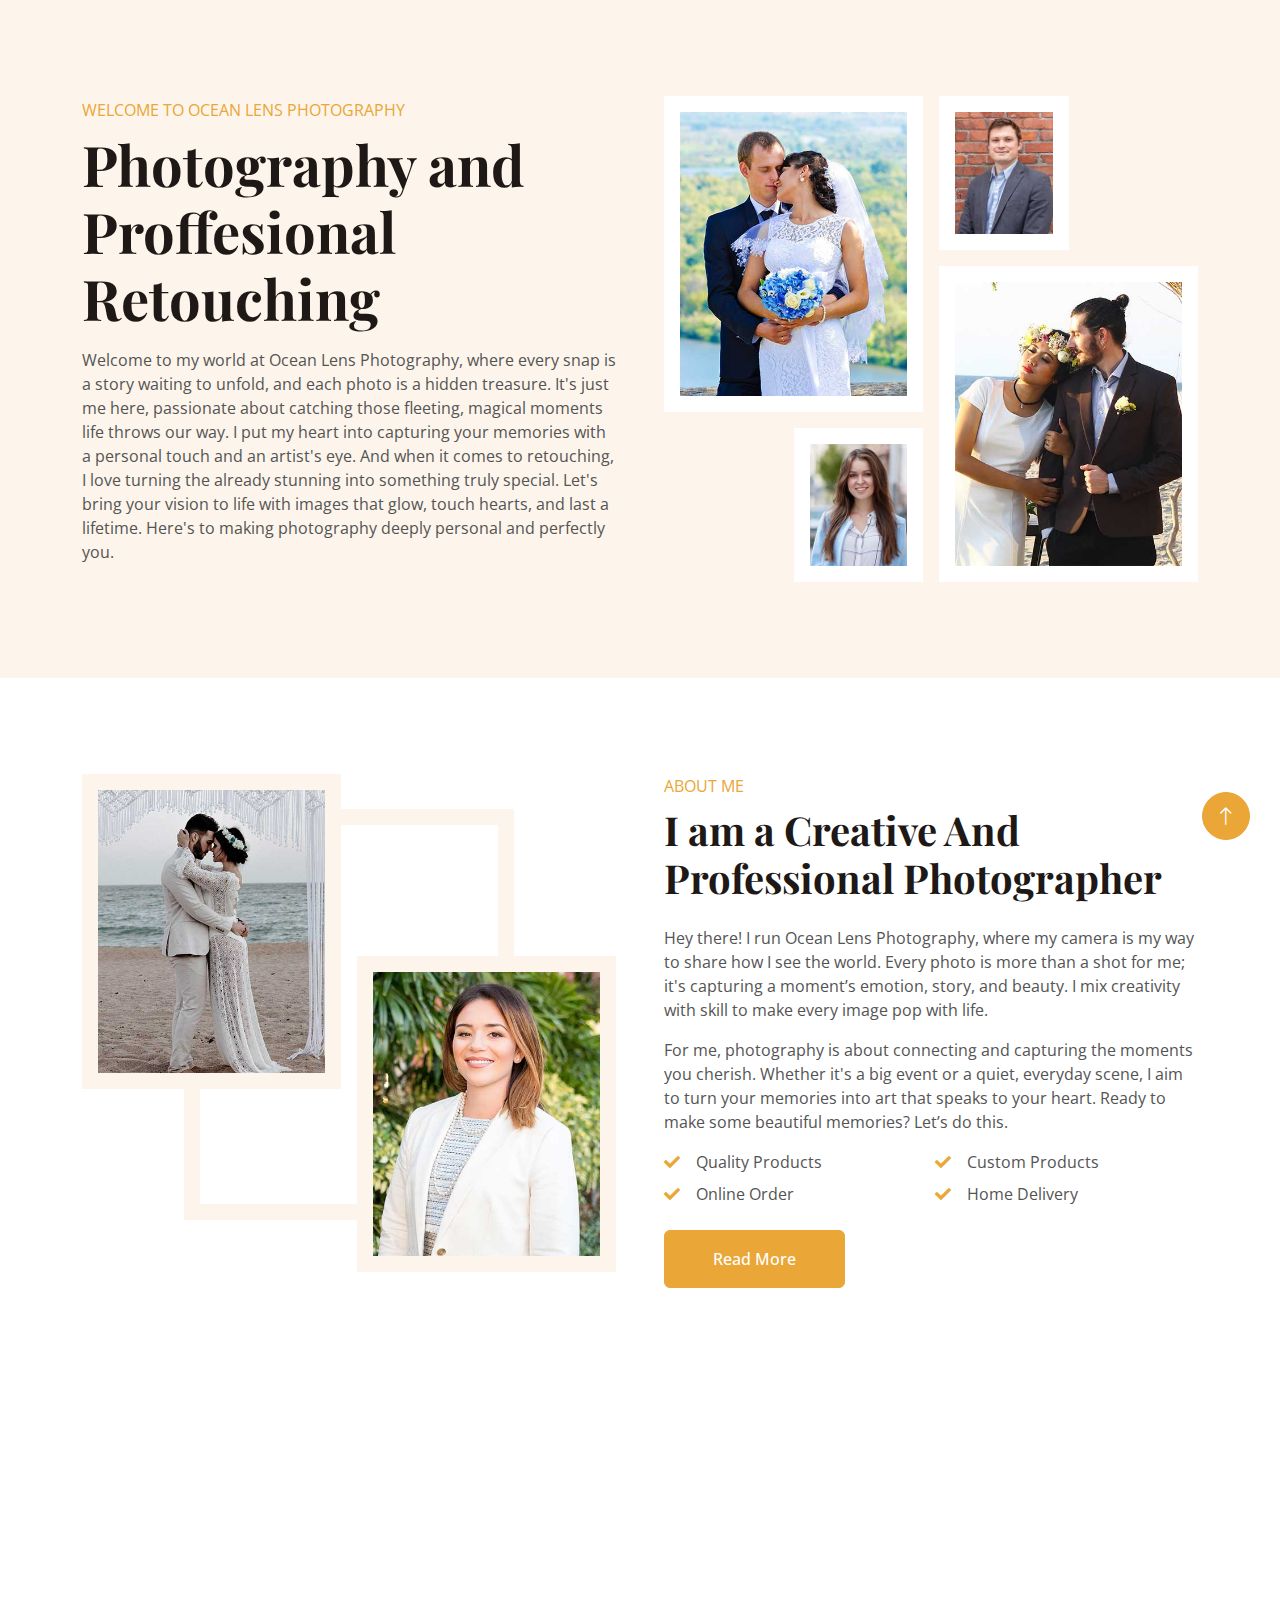
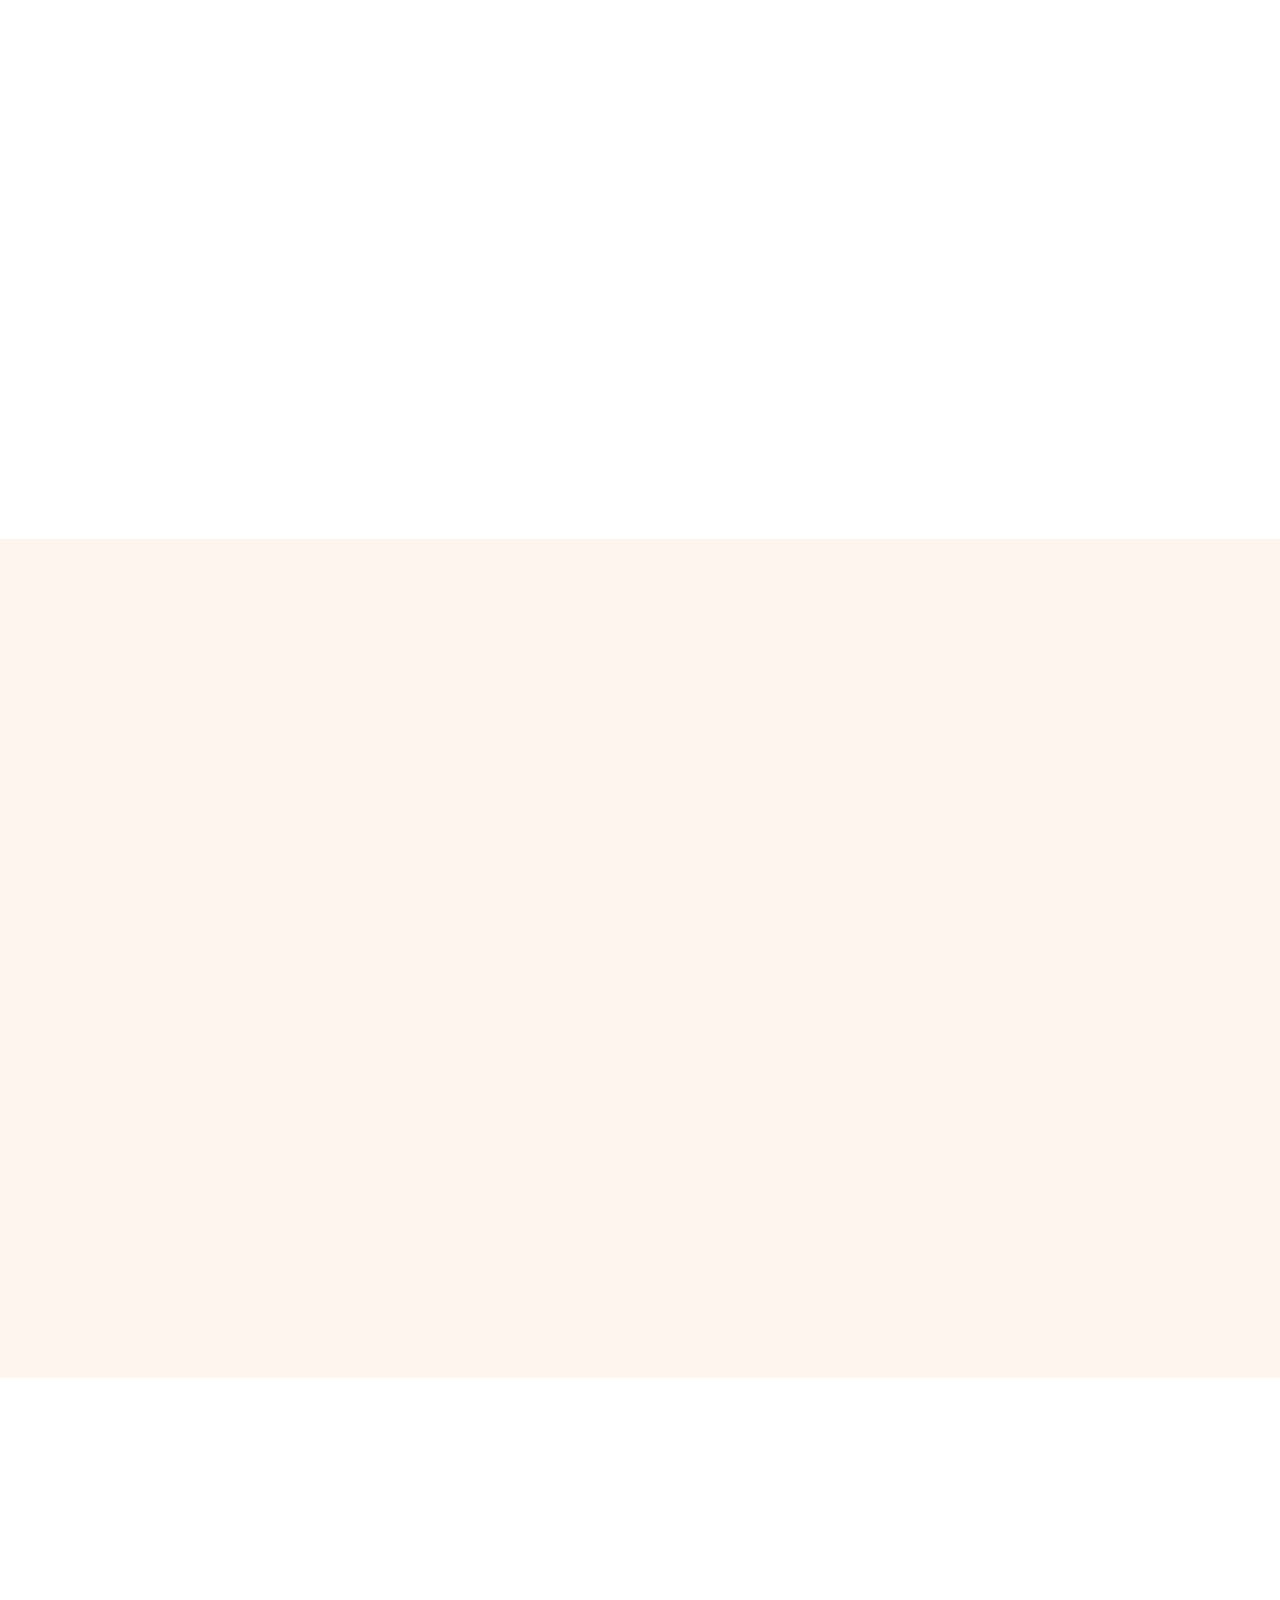
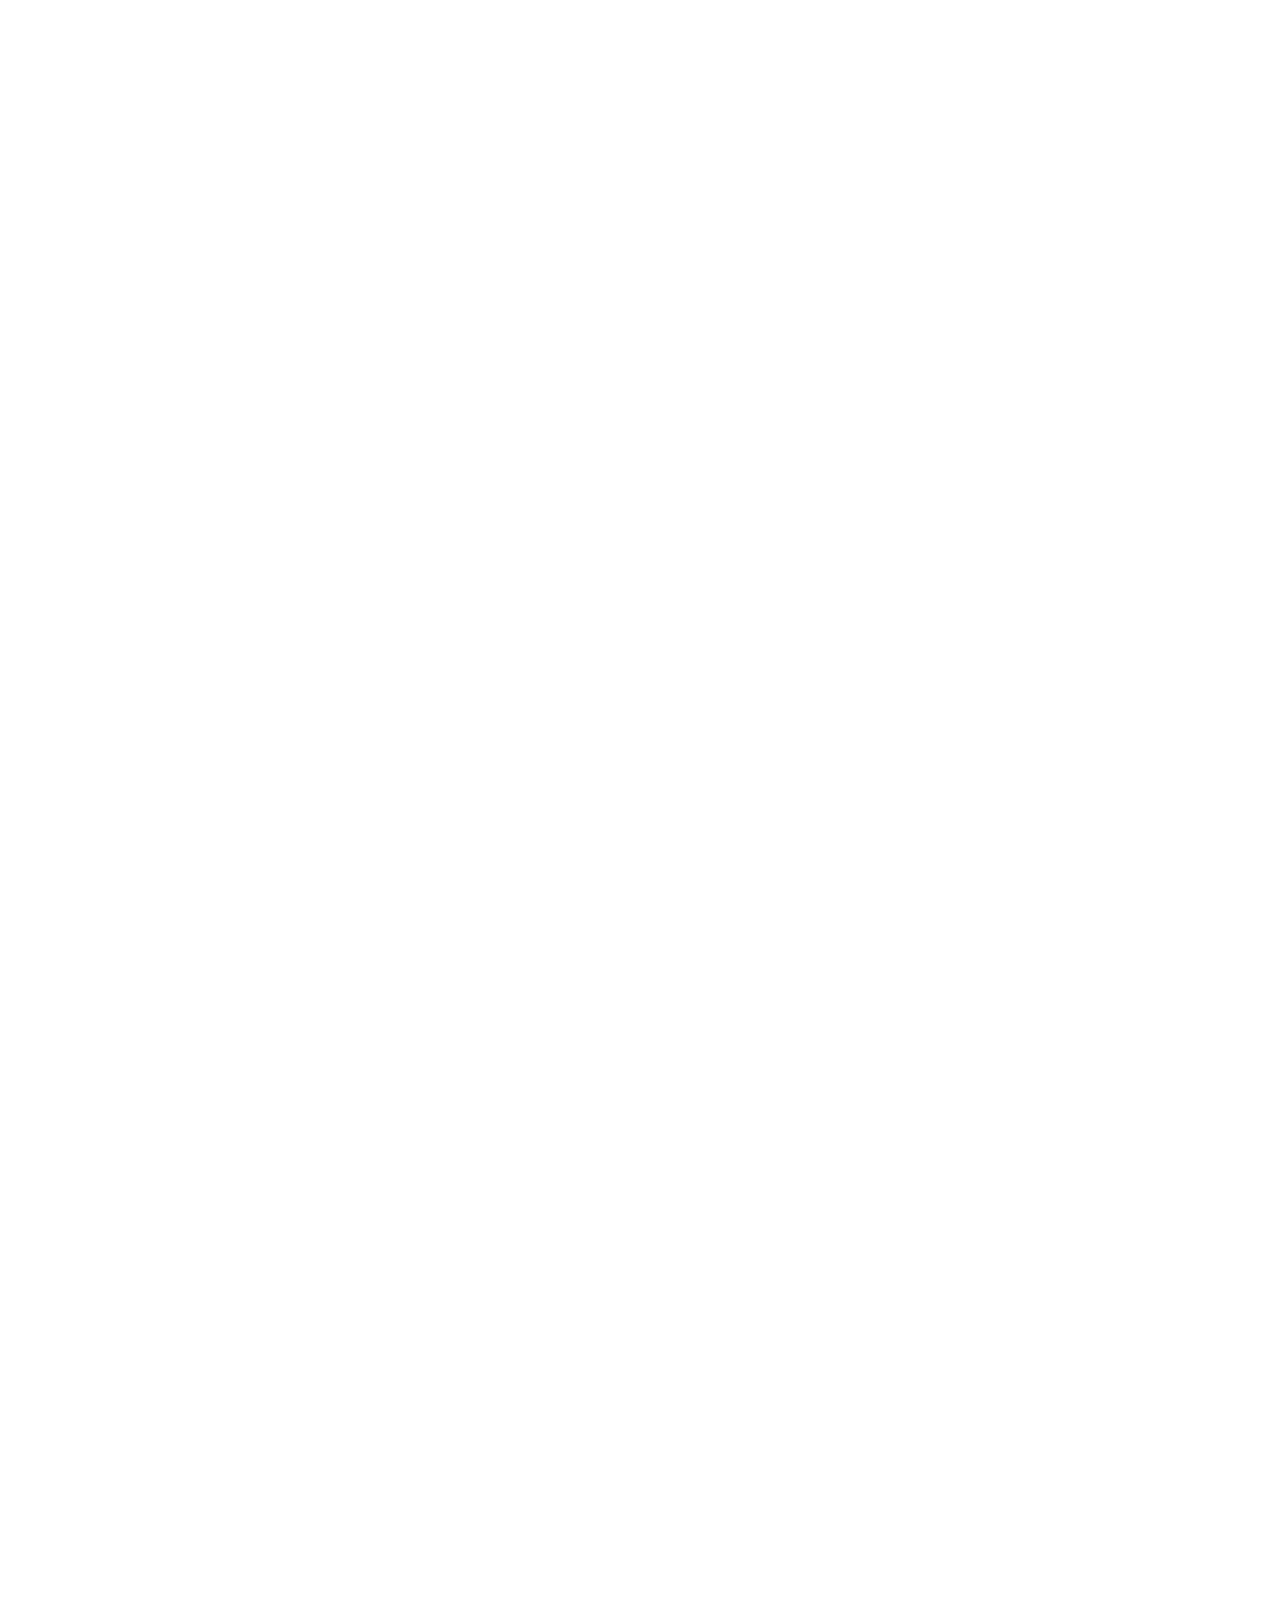
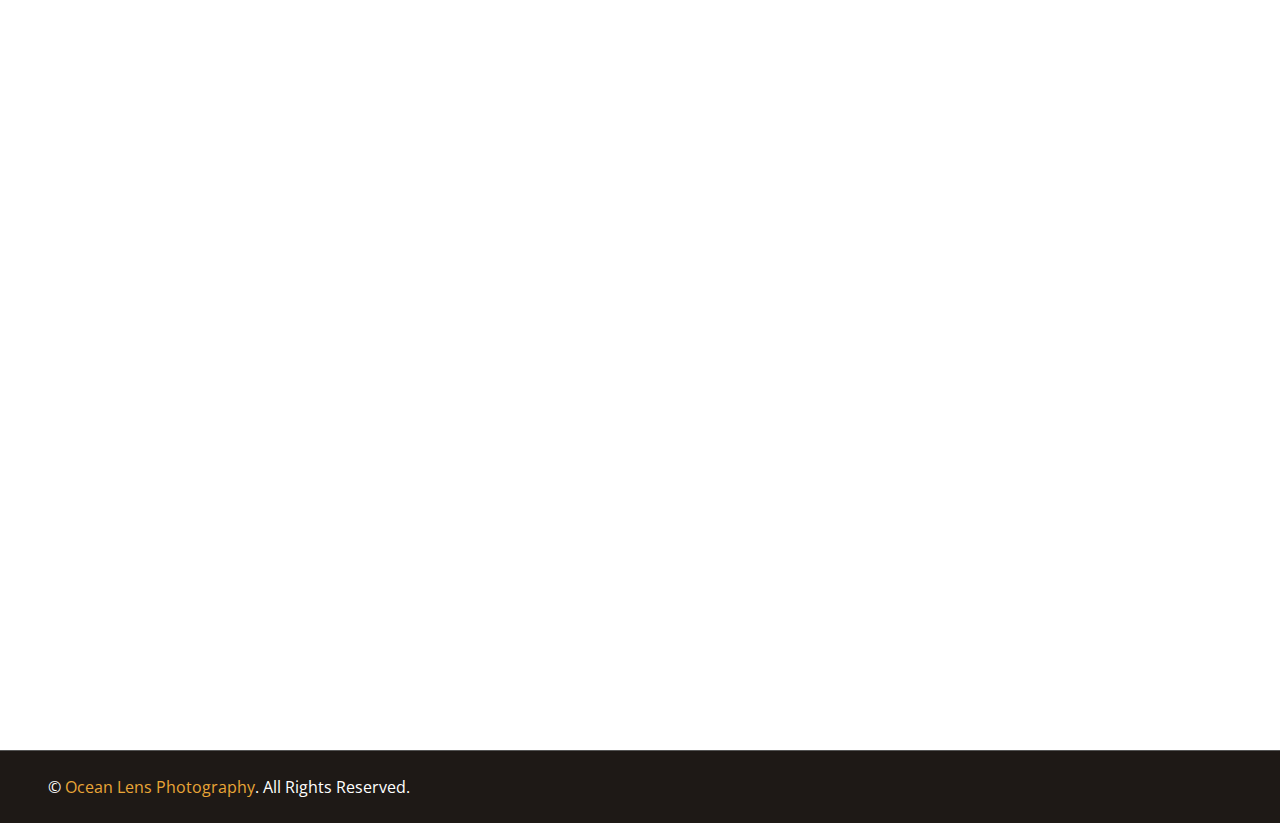
==== commit e1060f5a: "lots of updates for text and formatting" ====
--- a/index.html
+++ b/index.html
@@ -3,7 +3,7 @@
 
 <head>
     <meta charset="utf-8">
-    <title>Ocean Lens - Photo Studio Website Template</title>
+    <title>Ocean Lens Photography</title>
     <meta content="width=device-width, initial-scale=1.0" name="viewport">
     <meta content="" name="keywords">
     <meta content="" name="description">
@@ -80,17 +80,18 @@
         <div class="container py-5">
             <div class="row g-5 align-items-center">
                 <div class="col-lg-6">
-                    <p class="text-primary text-uppercase mb-2 animated slideInDown">Welcome To Ocean Lens</p>
-                    <h1 class="display-4 mb-3 animated slideInDown">Wedding And Portrait Studio Based in New York</h1>
-                    <p class="animated slideInDown">Tempor erat elitr rebum at clita. Diam dolor diam ipsum sit. Aliqu diam amet diam et eos. Clita erat ipsum et lorem et sit, sed stet lorem sit clita duo justo magna dolore erat amet</p>
-                    <div class="d-flex align-items-center pt-4 animated slideInDown">
+                    <p class="text-primary text-uppercase mb-2 animated slideInDown">Welcome To Ocean Lens Photography</p>
+                    <h1 class="display-4 mb-3 animated slideInDown">Photography and Proffesional Retouching</h1>
+                    <p class="animated slideInDown">Welcome to my world at Ocean Lens Photography, where every snap is a story waiting to unfold, and each photo is a hidden treasure. It's just me here, passionate about catching those fleeting, magical moments life throws our way. I put my heart into capturing your memories with a personal touch and an artist's eye. And when it comes to retouching, I love turning the already stunning into something truly special. Let's bring your vision to life with images that glow, touch hearts, and last a lifetime. Here's to making photography deeply personal and perfectly you.</p>
+<!--                     <div class="d-flex align-items-center pt-4 animated slideInDown">
                         <a href="" class="btn btn-primary py-3 px-4 me-5">Explore More</a>
                         <button type="button" class="btn-play" data-bs-toggle="modal"
                             data-src="https://www.youtube.com/embed/DWRcNpR6Kdc" data-bs-target="#videoModal">
                             <span></span>
                         </button>
                         <h5 class="ms-4 mb-0 d-none d-sm-block">Play Video</h5>
-                    </div>
+                    </div> 
+-->
                 </div>
                 <div class="col-lg-6 animated fadeIn">
                     <div class="row g-3">
@@ -111,23 +112,23 @@
 
 
     <!-- Video Modal Start -->
-    <div class="modal modal-video fade" id="videoModal" tabindex="-1" aria-labelledby="exampleModalLabel" aria-hidden="true">
+<!--     <div class="modal modal-video fade" id="videoModal" tabindex="-1" aria-labelledby="exampleModalLabel" aria-hidden="true">
         <div class="modal-dialog">
             <div class="modal-content rounded-0">
                 <div class="modal-header">
                     <h3 class="modal-title" id="exampleModalLabel">Youtube Video</h3>
                     <button type="button" class="btn-close" data-bs-dismiss="modal" aria-label="Close"></button>
                 </div>
-                <div class="modal-body">
+                <div class="modal-body"> -->
                     <!-- 16:9 aspect ratio -->
-                    <div class="ratio ratio-16x9">
+ <!--                    <div class="ratio ratio-16x9">
                         <iframe class="embed-responsive-item" src="" id="video" allowfullscreen allowscriptaccess="always"
                             allow="autoplay"></iframe>
                     </div>
                 </div>
             </div>
         </div>
-    </div>
+    </div> -->
     <!-- Video Modal End -->
 
 
@@ -147,10 +148,10 @@
                 </div>
                 <div class="col-lg-6 wow fadeInUp" data-wow-delay="0.5s">
                     <div class="h-100">
-                        <p class="text-primary text-uppercase mb-2">About Us</p>
-                        <h1 class="display-6 mb-4">We Are Creative And Professional Photographer</h1>
-                        <p>Tempor erat elitr rebum at clita. Diam dolor diam ipsum sit. Aliqu diam amet diam et eos. Clita erat ipsum et lorem et sit, sed stet lorem sit clita duo justo magna dolore erat amet</p>
-                        <p>Tempor erat elitr rebum at clita. Diam dolor diam ipsum sit. Aliqu diam amet diam et eos. Clita erat ipsum et lorem et sit, sed stet lorem sit clita duo justo magna dolore erat amet</p>
+                        <p class="text-primary text-uppercase mb-2">About Me</p>
+                        <h1 class="display-6 mb-4">I am a Creative And Professional Photographer</h1>
+                        <p>Hey there! I run Ocean Lens Photography, where my camera is my way to share how I see the world. Every photo is more than a shot for me; it's capturing a moment’s emotion, story, and beauty. I mix creativity with skill to make every image pop with life.</p>
+                        <p>For me, photography is about connecting and capturing the moments you cherish. Whether it's a big event or a quiet, everyday scene, I aim to turn your memories into art that speaks to your heart. Ready to make some beautiful memories? Let’s do this.</p>
                         <div class="row g-2 mb-4">
                             <div class="col-sm-6">
                                 <i class="fa fa-check text-primary me-3"></i>Quality Products
@@ -178,29 +179,29 @@
     <div class="container-xxl py-5">
         <div class="container">
             <div class="text-center mx-auto wow fadeInUp" data-wow-delay="0.1s" style="max-width: 500px;">
-                <p class="text-primary text-uppercase mb-2">Why Choose Us!</p>
-                <h1 class="display-6 mb-5">The Leading Photo Studio In The Country</h1>
+                <p class="text-primary text-uppercase mb-2">Why Choose Me!</p>
+                <h1 class="display-6 mb-5">Your Personal Photographer</h1>
             </div>
             <div class="row g-3">
                 <div class="col-lg-4 col-md-6 pt-lg-5 wow fadeInUp" data-wow-delay="0.1s">
                     <div class="fact-item bg-light text-center h-100 p-5">
-                        <h1 class="display-2 text-primary mb-3" data-toggle="counter-up">35</h1>
-                        <h4 class="mb-3">Award Winning</h4>
-                        <span>Aliqu diam amet diam et eos. Clita erat ipsum et lorem et sit, sed stet lorem sit clita duo justo</span>
+                        <i class="fa fa-money-bill-wave display-2 text-primary mb-3"></i>
+                        <h4 class="mb-3">Competitive Pricing</h4>
+                        <span>Get more value for your money with our competitive pricing. Without compromising on quality, I offer affordable packages designed to meet your photography needs. Enjoy premium photography that fits your budget.</span>
                     </div>
                 </div>
                 <div class="col-lg-4 col-md-6 wow fadeInUp" data-wow-delay="0.3s">
                     <div class="fact-item bg-light text-center h-100 p-5">
-                        <h1 class="display-2 text-primary mb-3" data-toggle="counter-up">45</h1>
-                        <h4 class="mb-3">Years Experience</h4>
-                        <span>Aliqu diam amet diam et eos. Clita erat ipsum et lorem et sit, sed stet lorem sit clita duo justo</span>
+                        <i class="fa fa-camera display-2 text-primary mb-3"></i>
+                        <h4 class="mb-3">Specialized Training</h4>
+                        <span>I bring a blend of academic and practical expertise to my photography. With formal training in photography, I'm equipped with both the technical skills and creative insight needed to capture your moments perfectly.</span>
                     </div>
                 </div>
                 <div class="col-lg-4 col-md-6 pt-lg-5 wow fadeInUp" data-wow-delay="0.5s">
                     <div class="fact-item bg-light text-center h-100 p-5">
-                        <h1 class="display-2 text-primary mb-3" data-toggle="counter-up">12345</h1>
-                        <h4 class="mb-3">Happy Clients</h4>
-                        <span>Aliqu diam amet diam et eos. Clita erat ipsum et lorem et sit, sed stet lorem sit clita duo justo</span>
+                        <i class="fa fa-heart display-2 text-primary mb-3"></i>
+                        <h4 class="mb-3">Personalized Service</h4>
+                        <span>As a solo photographer, I offer a personalized service that large studios can't match. I'll work closely with you to understand your vision and preferences, ensuring your photos are as unique as your story.</span>
                     </div>
                 </div>
             </div>
@@ -226,7 +227,7 @@
                             </div>
                         </div>
                         <div class="text-center p-4">
-                            <h4>Weddings</h4>
+                            <h4>Event Photography</h4>
                         </div>
                     </div>
                 </div>
@@ -239,7 +240,7 @@
                             </div>
                         </div>
                         <div class="text-center p-4">
-                            <h4>Portraits</h4>
+                            <h4>Editing & Retouching</h4>
                         </div>
                     </div>
                 </div>
@@ -252,7 +253,7 @@
                             </div>
                         </div>
                         <div class="text-center p-4">
-                            <h4>Fashion</h4>
+                            <h4>Professional Portraits</h4>
                         </div>
                     </div>
                 </div>
@@ -265,7 +266,7 @@
                             </div>
                         </div>
                         <div class="text-center p-4">
-                            <h4>Editorial</h4>
+                            <h4>Animal Photography</h4>
                         </div>
                     </div>
                 </div>
@@ -386,7 +387,7 @@
                     <div class="col-sm-6">
                         <div class="h-100 p-5 d-flex flex-column justify-content-between">
                             <div class="mb-3">
-                                <h4>Lucifer Jhones</h4>
+                                <h4>Kourtney Bilyeu</h4>
                                 <span>Photographer</span>
                             </div>
                             <p>Aliqu diam amet diam et eos. Clita erat ipsum et lorem et sit, sed stet lorem sit clita duo</p>
@@ -409,7 +410,7 @@
                     <div class="col-sm-6">
                         <div class="h-100 p-5 d-flex flex-column justify-content-between">
                             <div class="mb-3">
-                                <h4>Jesse Joslin</h4>
+                                <h4>Kourtney Bilyeu</h4>
                                 <span>Videographer</span>
                             </div>
                             <p>Aliqu diam amet diam et eos. Clita erat ipsum et lorem et sit, sed stet lorem sit clita duo</p>
@@ -432,7 +433,7 @@
                     <div class="col-sm-6">
                         <div class="h-100 p-5 d-flex flex-column justify-content-between">
                             <div class="mb-3">
-                                <h4>Richard Archer</h4>
+                                <h4>Kourtney Bilyeu</h4>
                                 <span>Retoucher</span>
                             </div>
                             <p>Aliqu diam amet diam et eos. Clita erat ipsum et lorem et sit, sed stet lorem sit clita duo</p>
@@ -455,7 +456,7 @@
                     <div class="col-sm-6">
                         <div class="h-100 p-5 d-flex flex-column justify-content-between">
                             <div class="mb-3">
-                                <h4>April Ryan</h4>
+                                <h4>Kourtney Bilyeu</h4>
                                 <span>Editor</span>
                             </div>
                             <p>Aliqu diam amet diam et eos. Clita erat ipsum et lorem et sit, sed stet lorem sit clita duo</p>
@@ -474,7 +475,7 @@
 
 
     <!-- Testimonial Start -->
-    <div class="container-xxl py-5">
+    <!-- <div class="container-xxl py-5">
         <div class="container">
             <div class="text-center mx-auto mb-5 wow fadeInUp" data-wow-delay="0.1s" style="max-width: 500px;">
                 <p class="text-primary text-uppercase mb-2">Client's Review</p>
@@ -523,7 +524,7 @@
                 </div>
             </div>
         </div>
-    </div>
+    </div> -->
     <!-- Testimonial End -->
 
 
@@ -532,12 +533,12 @@
         <div class="row g-5 py-5">
             <div class="col-lg-6 pe-lg-5">
                 <a href="index.html" class="navbar-brand">
-                    <h1 class="display-5 text-primary">Ocean Lens</h1>
+                    <h1 class="display-5 text-primary">Ocean Lens Photography</h1>
                 </a>
-                <p>Aliquyam sed elitr elitr erat sed diam ipsum eirmod eos lorem nonumy. Tempor sea ipsum diam  sed clita dolore eos dolores magna erat dolore sed stet justo et dolor.</p>
-                <p><i class="fa fa-map-marker-alt me-2"></i>123 Street, New York, USA</p>
-                <p><i class="fa fa-phone-alt me-2"></i>+012 345 67890</p>
-                <p><i class="fa fa-envelope me-2"></i>info@example.com</p>
+                <p>Welcome to Ocean Lens, where every click of the camera captures a story waiting to be told. Our photography brings together the beauty of the moment with the art of seeing beyond the visible, crafting images that speak volumes. We're dedicated to turning your cherished moments into lasting memories, all while ensuring a touch of magic in every frame.</p>
+                <p><i class="fa fa-map-marker-alt me-2"></i>DeLand, Florida</p>
+                <p><i class="fa fa-phone-alt me-2"></i>(561) 836-6650</p>
+                <p><i class="fa fa-envelope me-2"></i>info@oceanlensphotography.com</p>
                 <div class="d-flex justify-content-start mt-4">
                     <a class="btn btn-square btn-outline-primary rounded-circle me-2" href="#"><i class="fab fa-twitter"></i></a>
                     <a class="btn btn-square btn-outline-primary rounded-circle me-2" href="#"><i class="fab fa-facebook-f"></i></a>
@@ -582,11 +583,7 @@
     <div class="container-fluid bg-dark text-white border-top border-secondary px-0">
         <div class="d-flex flex-column flex-md-row justify-content-between">
             <div class="py-4 px-5 text-center text-md-start">
-                <p class="mb-0">&copy; <a class="text-primary" href="#">Your Site Name</a>. All Rights Reserved.</p>
-            </div>
-            <div class="py-4 px-5 bg-secondary footer-shape position-relative text-center text-md-end">
-                <!--/*** This template is free as long as you keep the footer author’s credit link/attribution link/backlink. If you'd like to use the template without the footer author’s credit link/attribution link/backlink, you can purchase the Credit Removal License from "https://htmlcodex.com/credit-removal". Thank you for your support. ***/-->
-                <p class="mb-0">Designed by <a class="text-primary fw-bold" href="https://htmlcodex.com">HTML Codex</a></p>  Distributed by <a href="https://themewagon.com" target="_blank" >ThemeWagon</a>
+                <p class="mb-0">&copy; <a class="text-primary" href="#">Ocean Lens Photography</a>. All Rights Reserved.</p>
             </div>
         </div>
     </div>
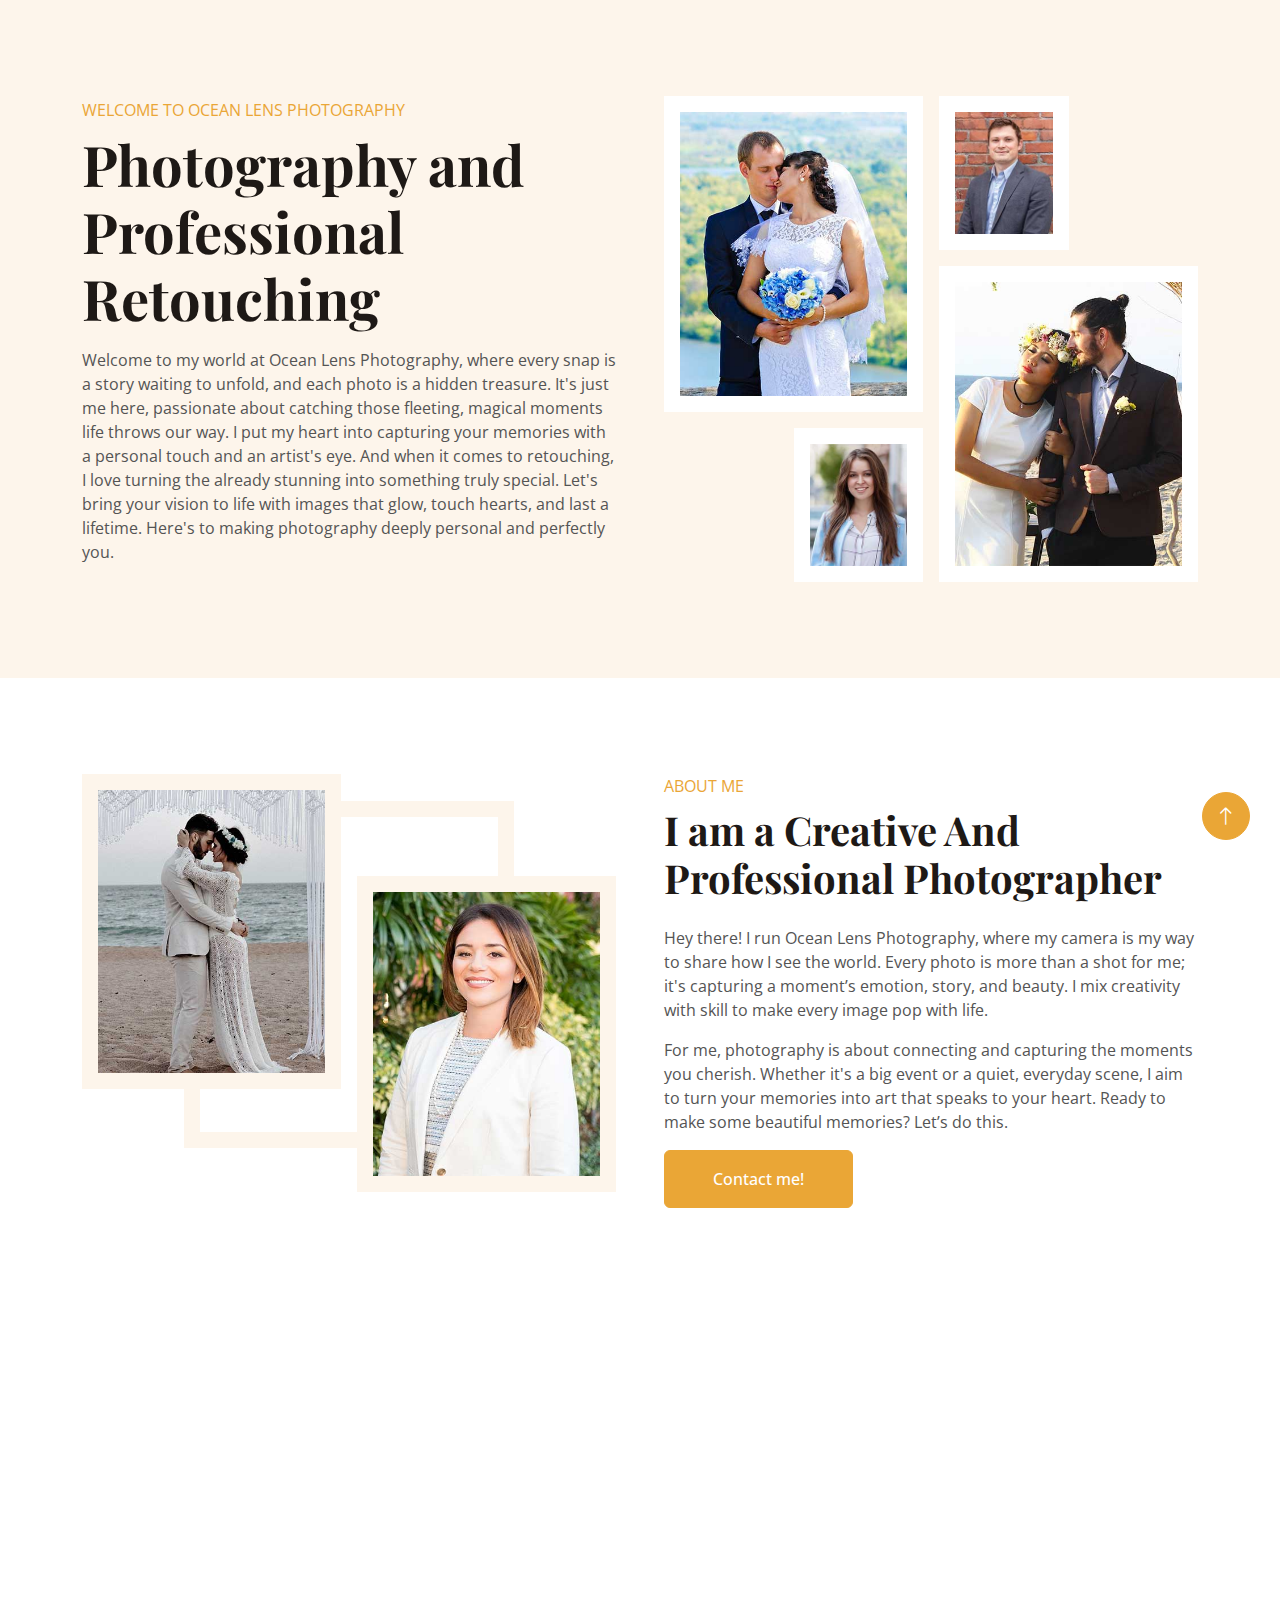
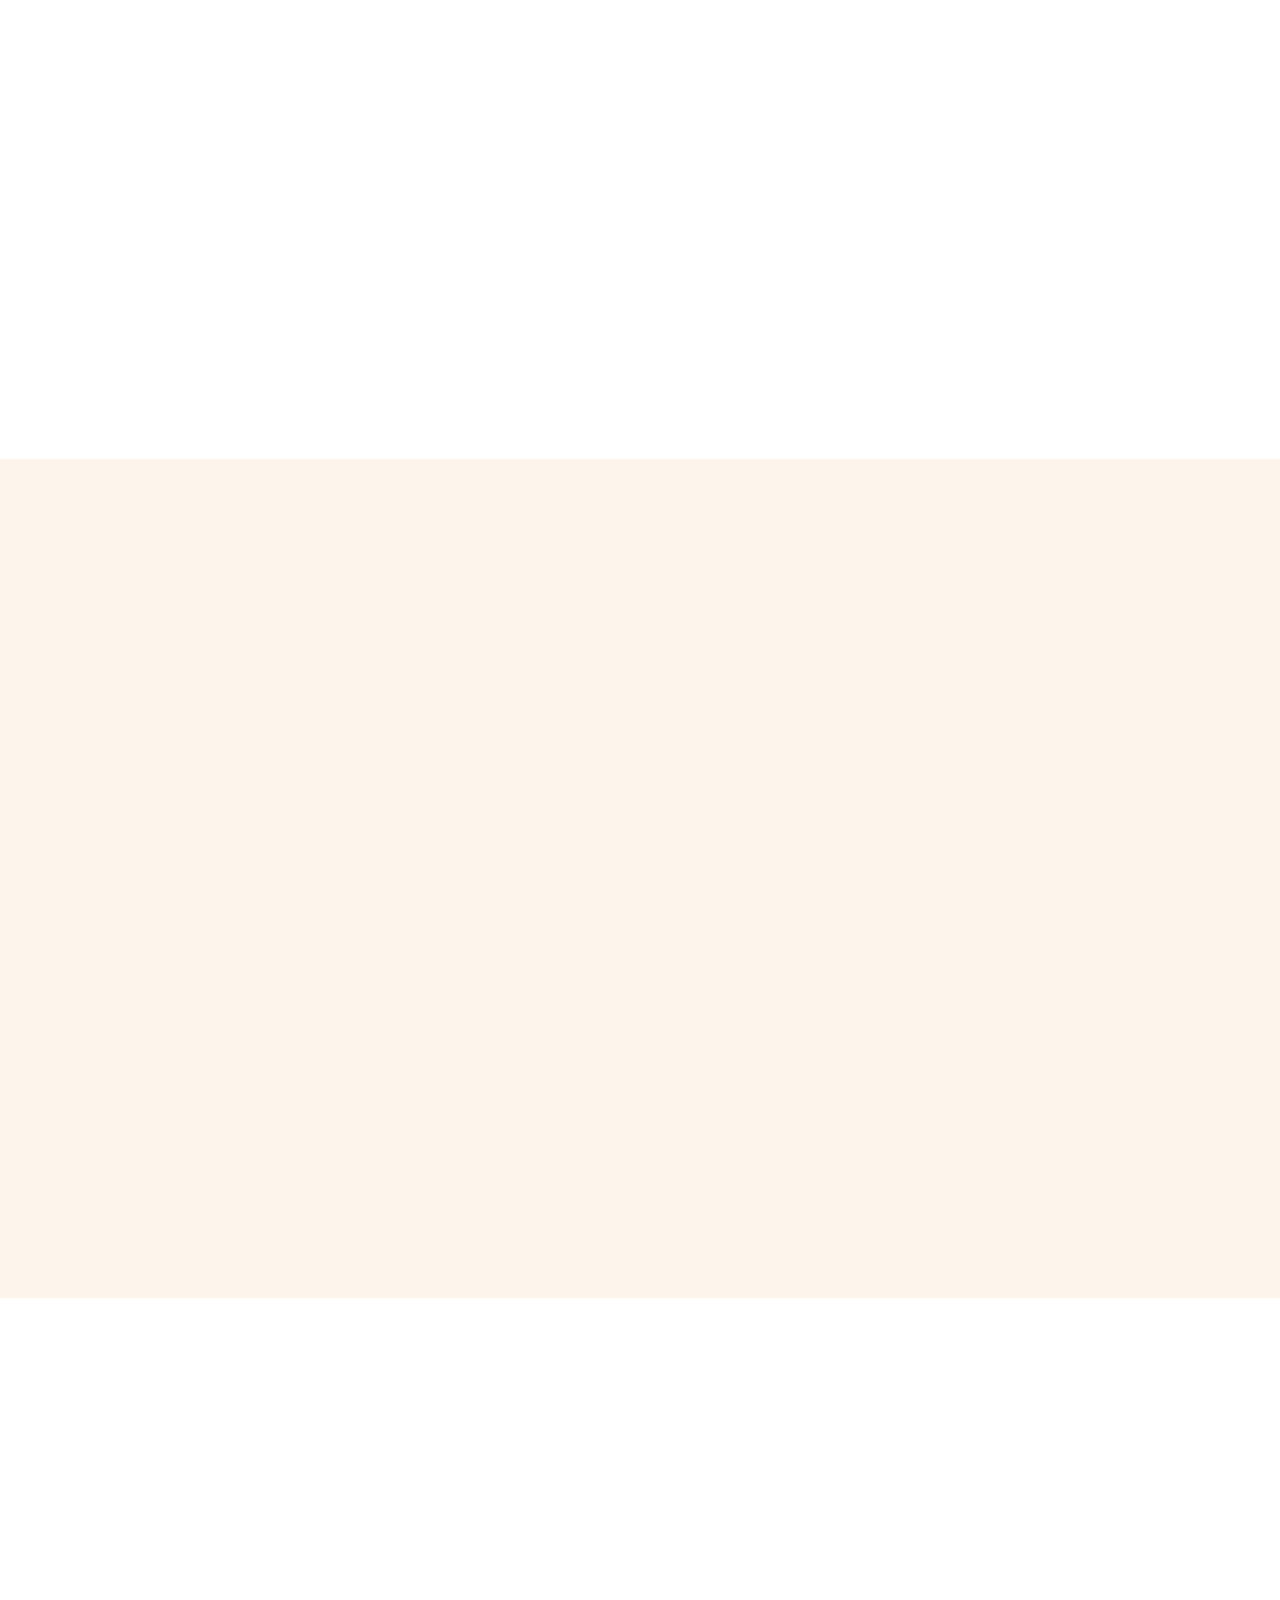
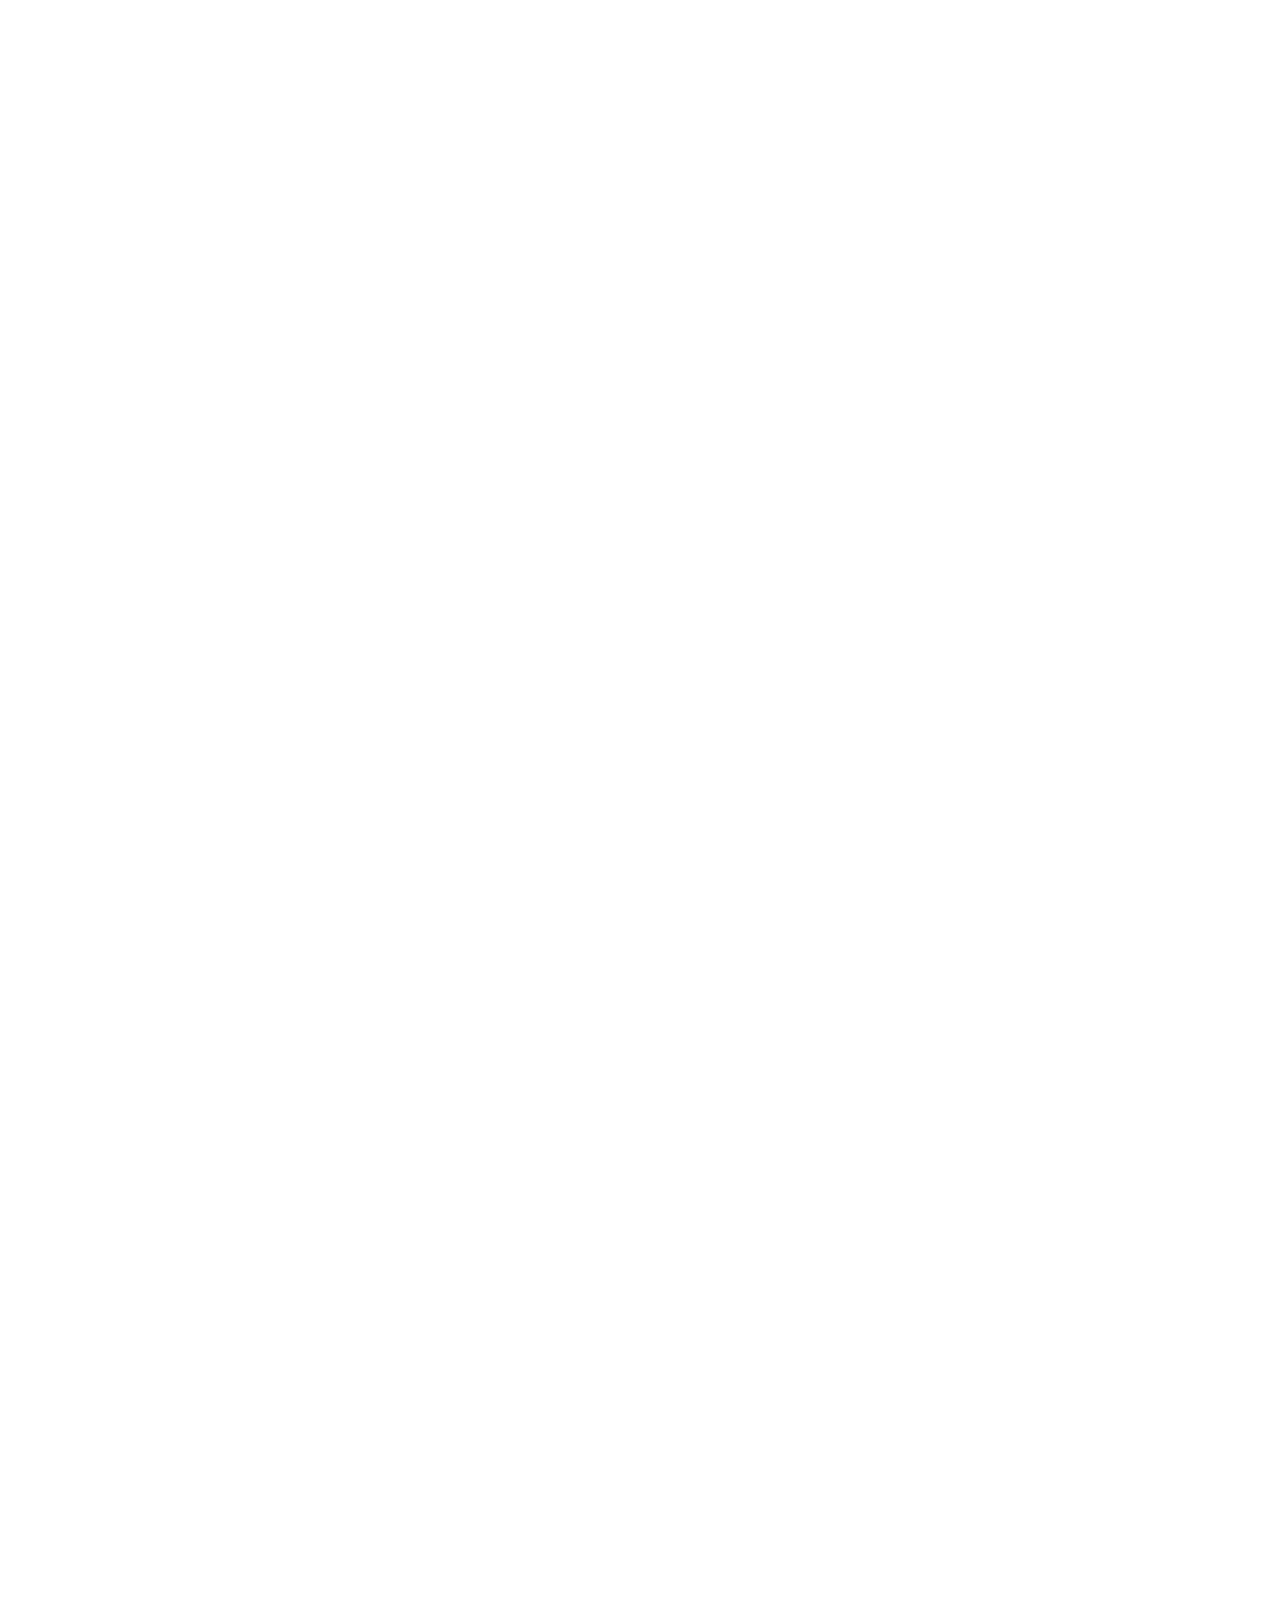
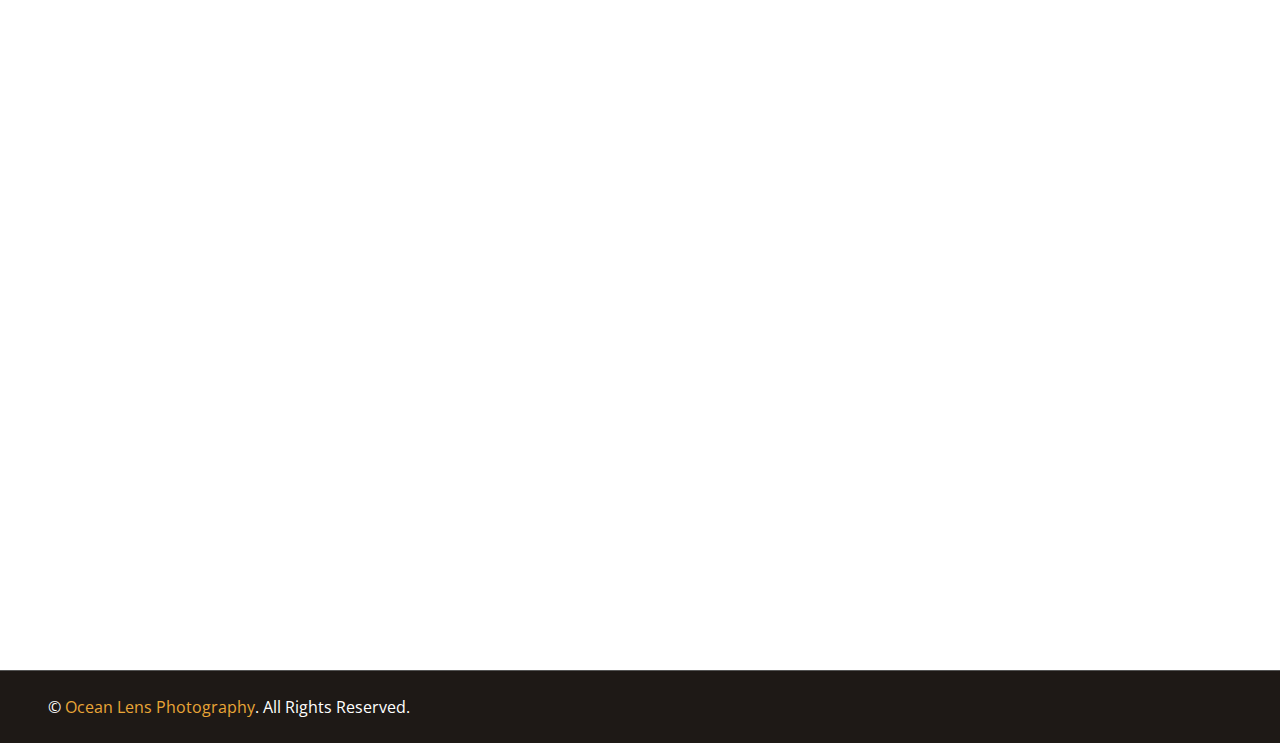
==== commit e880acad: "more and more just need photos soon" ====
--- a/index.html
+++ b/index.html
@@ -51,7 +51,7 @@
         <div class="collapse navbar-collapse justify-content-between py-4 py-lg-0" id="navbarCollapse">
             <div class="navbar-nav ms-auto py-0">
                 <a href="index.html" class="nav-item nav-link active">Home</a>
-                <a href="about.html" class="nav-item nav-link">About</a>
+                <!-- <a href="about.html" class="nav-item nav-link">About</a> -->
                 <a href="service.html" class="nav-item nav-link">Services</a>
             </div>
             <a href="index.html" class="navbar-brand bg-primary py-2 px-4 mx-3 d-none d-lg-block">
@@ -59,7 +59,7 @@
             </a>
             <div class="navbar-nav me-auto py-0">
                 <a href="project.html" class="nav-item nav-link">Projects</a>
-                <div class="nav-item dropdown">
+<!--                 <div class="nav-item dropdown">
                     <a href="#" class="nav-link dropdown-toggle" data-bs-toggle="dropdown">Pages</a>
                     <div class="dropdown-menu rounded-0 shadow-sm border-0 m-0">
                         <a href="feature.html" class="dropdown-item">Features</a>
@@ -67,7 +67,7 @@
                         <a href="testimonial.html" class="dropdown-item">Testimonial</a>
                         <a href="404.html" class="dropdown-item">404 Page</a>
                     </div>
-                </div>
+                </div> -->
                 <a href="contact.html" class="nav-item nav-link">Contact</a>
             </div>
         </div>
@@ -81,7 +81,7 @@
             <div class="row g-5 align-items-center">
                 <div class="col-lg-6">
                     <p class="text-primary text-uppercase mb-2 animated slideInDown">Welcome To Ocean Lens Photography</p>
-                    <h1 class="display-4 mb-3 animated slideInDown">Photography and Proffesional Retouching</h1>
+                    <h1 class="display-4 mb-3 animated slideInDown">Photography and Professional Retouching</h1>
                     <p class="animated slideInDown">Welcome to my world at Ocean Lens Photography, where every snap is a story waiting to unfold, and each photo is a hidden treasure. It's just me here, passionate about catching those fleeting, magical moments life throws our way. I put my heart into capturing your memories with a personal touch and an artist's eye. And when it comes to retouching, I love turning the already stunning into something truly special. Let's bring your vision to life with images that glow, touch hearts, and last a lifetime. Here's to making photography deeply personal and perfectly you.</p>
 <!--                     <div class="d-flex align-items-center pt-4 animated slideInDown">
                         <a href="" class="btn btn-primary py-3 px-4 me-5">Explore More</a>
@@ -152,7 +152,7 @@
                         <h1 class="display-6 mb-4">I am a Creative And Professional Photographer</h1>
                         <p>Hey there! I run Ocean Lens Photography, where my camera is my way to share how I see the world. Every photo is more than a shot for me; it's capturing a moment’s emotion, story, and beauty. I mix creativity with skill to make every image pop with life.</p>
                         <p>For me, photography is about connecting and capturing the moments you cherish. Whether it's a big event or a quiet, everyday scene, I aim to turn your memories into art that speaks to your heart. Ready to make some beautiful memories? Let’s do this.</p>
-                        <div class="row g-2 mb-4">
+<!--                         <div class="row g-2 mb-4">
                             <div class="col-sm-6">
                                 <i class="fa fa-check text-primary me-3"></i>Quality Products
                             </div>
@@ -165,8 +165,8 @@
                             <div class="col-sm-6">
                                 <i class="fa fa-check text-primary me-3"></i>Home Delivery
                             </div>
-                        </div>
-                        <a class="btn btn-primary py-3 px-5" href="">Read More</a>
+                        </div> -->
+                        <a class="btn btn-primary py-3 px-5" href="contact.html">Contact me!</a>
                     </div>
                 </div>
             </div>
@@ -214,7 +214,7 @@
     <div class="container-xxl bg-light py-5 my-5">
         <div class="container py-5">
             <div class="text-center mx-auto mb-5 wow fadeInUp" data-wow-delay="0.1s" style="max-width: 500px;">
-                <p class="text-primary text-uppercase mb-2">Our Services</p>
+                <p class="text-primary text-uppercase mb-2">My Services</p>
                 <h1 class="display-6 mb-4">We Provide Best Professional Services</h1>
             </div>
             <div class="row g-3">
@@ -280,7 +280,7 @@
     <div class="container-xxl py-5">
         <div class="container">
             <div class="text-center mx-auto mb-5 wow fadeInUp" data-wow-delay="0.1s" style="max-width: 500px;">
-                <p class="text-primary text-uppercase mb-2">Our Works</p>
+                <p class="text-primary text-uppercase mb-2">My Works</p>
                 <h1 class="display-6 mb-0">Discover Our Unique And Creative Photoshoot</h1>
             </div>
             <div class="row g-3">
@@ -373,7 +373,7 @@
     <!-- Team Start -->
     <div class="container-xxl px-0 py-5">
         <div class="text-center mx-auto mb-5 wow fadeInUp" data-wow-delay="0.1s" style="max-width: 500px;">
-            <p class="text-primary text-uppercase mb-2">Our Team</p>
+            <p class="text-primary text-uppercase mb-2">The Team</p>
             <h1 class="display-6 mb-0">Creative Photograher And Videographer</h1>
         </div>
         <div class="row g-0">
@@ -390,7 +390,7 @@
                                 <h4>Kourtney Bilyeu</h4>
                                 <span>Photographer</span>
                             </div>
-                            <p>Aliqu diam amet diam et eos. Clita erat ipsum et lorem et sit, sed stet lorem sit clita duo</p>
+                            <p>Capturing life's moments with a lens, focusing on the beauty in every shot.</p>
                             <div class="d-flex">
                                 <a class="btn btn-square btn-outline-primary rounded-circle me-2" href=""><i class="fab fa-facebook-f"></i></a>
                                 <a class="btn btn-square btn-outline-primary rounded-circle me-2" href=""><i class="fab fa-twitter"></i></a>
@@ -413,7 +413,7 @@
                                 <h4>Kourtney Bilyeu</h4>
                                 <span>Videographer</span>
                             </div>
-                            <p>Aliqu diam amet diam et eos. Clita erat ipsum et lorem et sit, sed stet lorem sit clita duo</p>
+                            <p>Crafting cinematic stories, one frame at a time.</p>
                             <div class="d-flex">
                                 <a class="btn btn-square btn-outline-primary rounded-circle me-2" href=""><i class="fab fa-facebook-f"></i></a>
                                 <a class="btn btn-square btn-outline-primary rounded-circle me-2" href=""><i class="fab fa-twitter"></i></a>
@@ -436,7 +436,7 @@
                                 <h4>Kourtney Bilyeu</h4>
                                 <span>Retoucher</span>
                             </div>
-                            <p>Aliqu diam amet diam et eos. Clita erat ipsum et lorem et sit, sed stet lorem sit clita duo</p>
+                            <p>Transforming photos into masterpieces with every detail perfected.</p>
                             <div class="d-flex">
                                 <a class="btn btn-square btn-outline-primary rounded-circle me-2" href=""><i class="fab fa-facebook-f"></i></a>
                                 <a class="btn btn-square btn-outline-primary rounded-circle me-2" href=""><i class="fab fa-twitter"></i></a>
@@ -459,7 +459,7 @@
                                 <h4>Kourtney Bilyeu</h4>
                                 <span>Editor</span>
                             </div>
-                            <p>Aliqu diam amet diam et eos. Clita erat ipsum et lorem et sit, sed stet lorem sit clita duo</p>
+                            <p>Shaping stories with precision and creativity.</p>
                             <div class="d-flex">
                                 <a class="btn btn-square btn-outline-primary rounded-circle me-2" href=""><i class="fab fa-facebook-f"></i></a>
                                 <a class="btn btn-square btn-outline-primary rounded-circle me-2" href=""><i class="fab fa-twitter"></i></a>
@@ -548,7 +548,7 @@
             </div>
             <div class="col-lg-6 ps-lg-5">
                 <div class="row g-5">
-                    <div class="col-sm-6">
+                    <!-- <div class="col-sm-6">
                         <h4 class="text-light mb-4">Quick Links</h4>
                         <a class="btn btn-link" href="">About Us</a>
                         <a class="btn btn-link" href="">Contact Us</a>
@@ -563,7 +563,7 @@
                         <a class="btn btn-link" href="">Our Services</a>
                         <a class="btn btn-link" href="">Terms & Condition</a>
                         <a class="btn btn-link" href="">Support</a>
-                    </div>
+                    </div> -->
                     <div class="col-sm-12">
                         <h4 class="text-light mb-4">Newsletter</h4>
                         <div class="w-100">
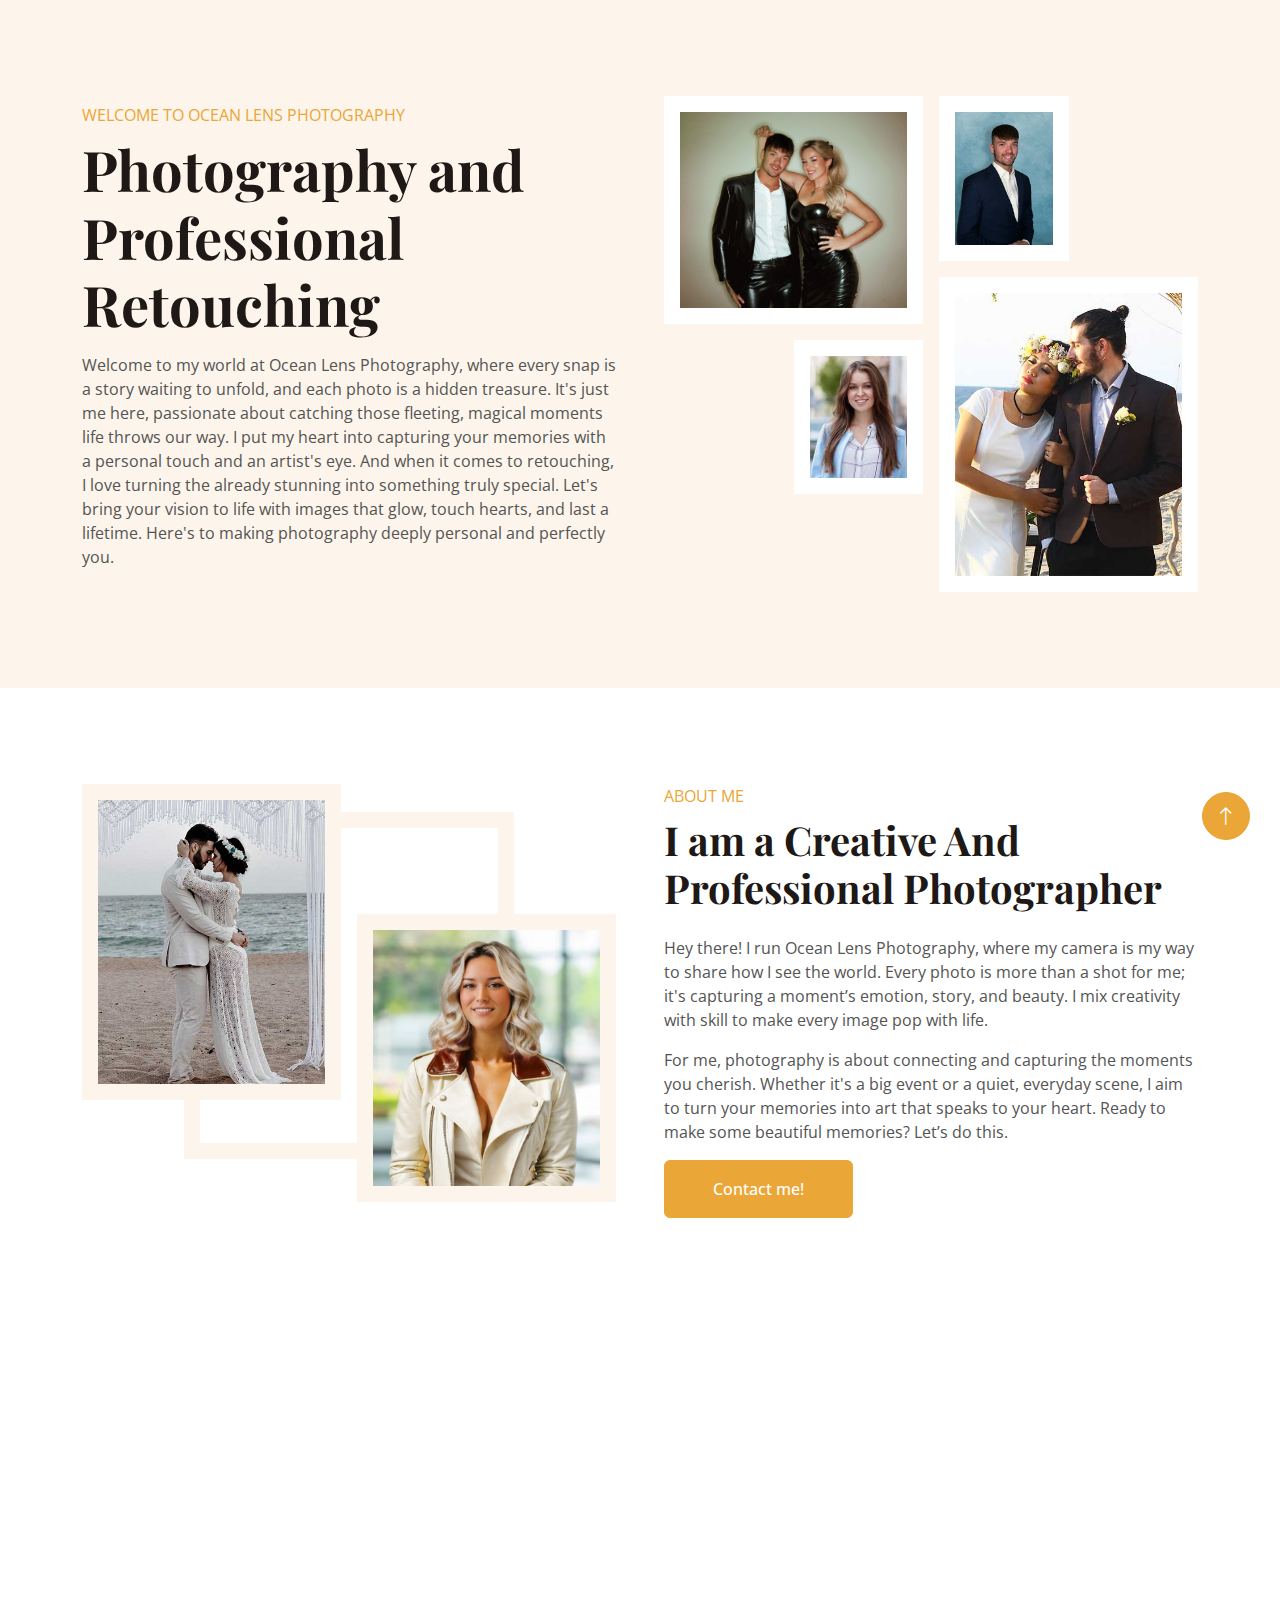
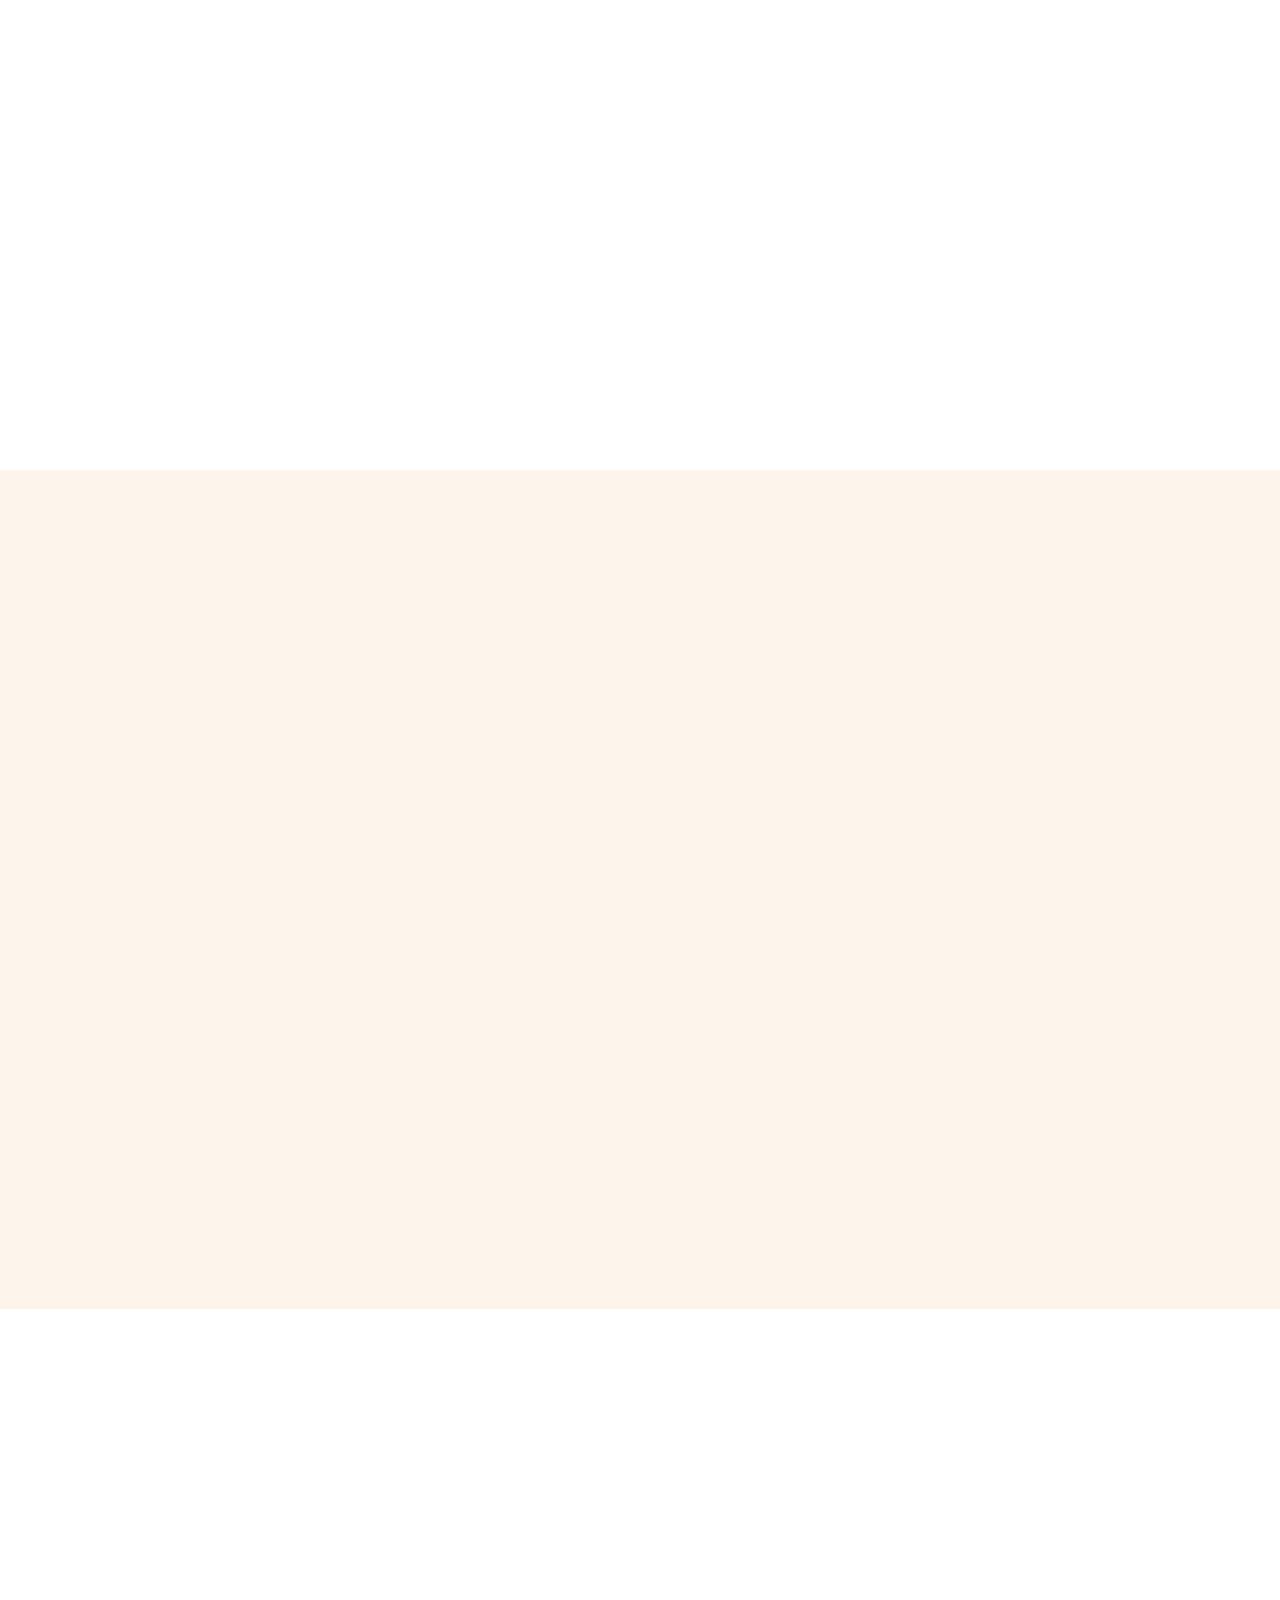
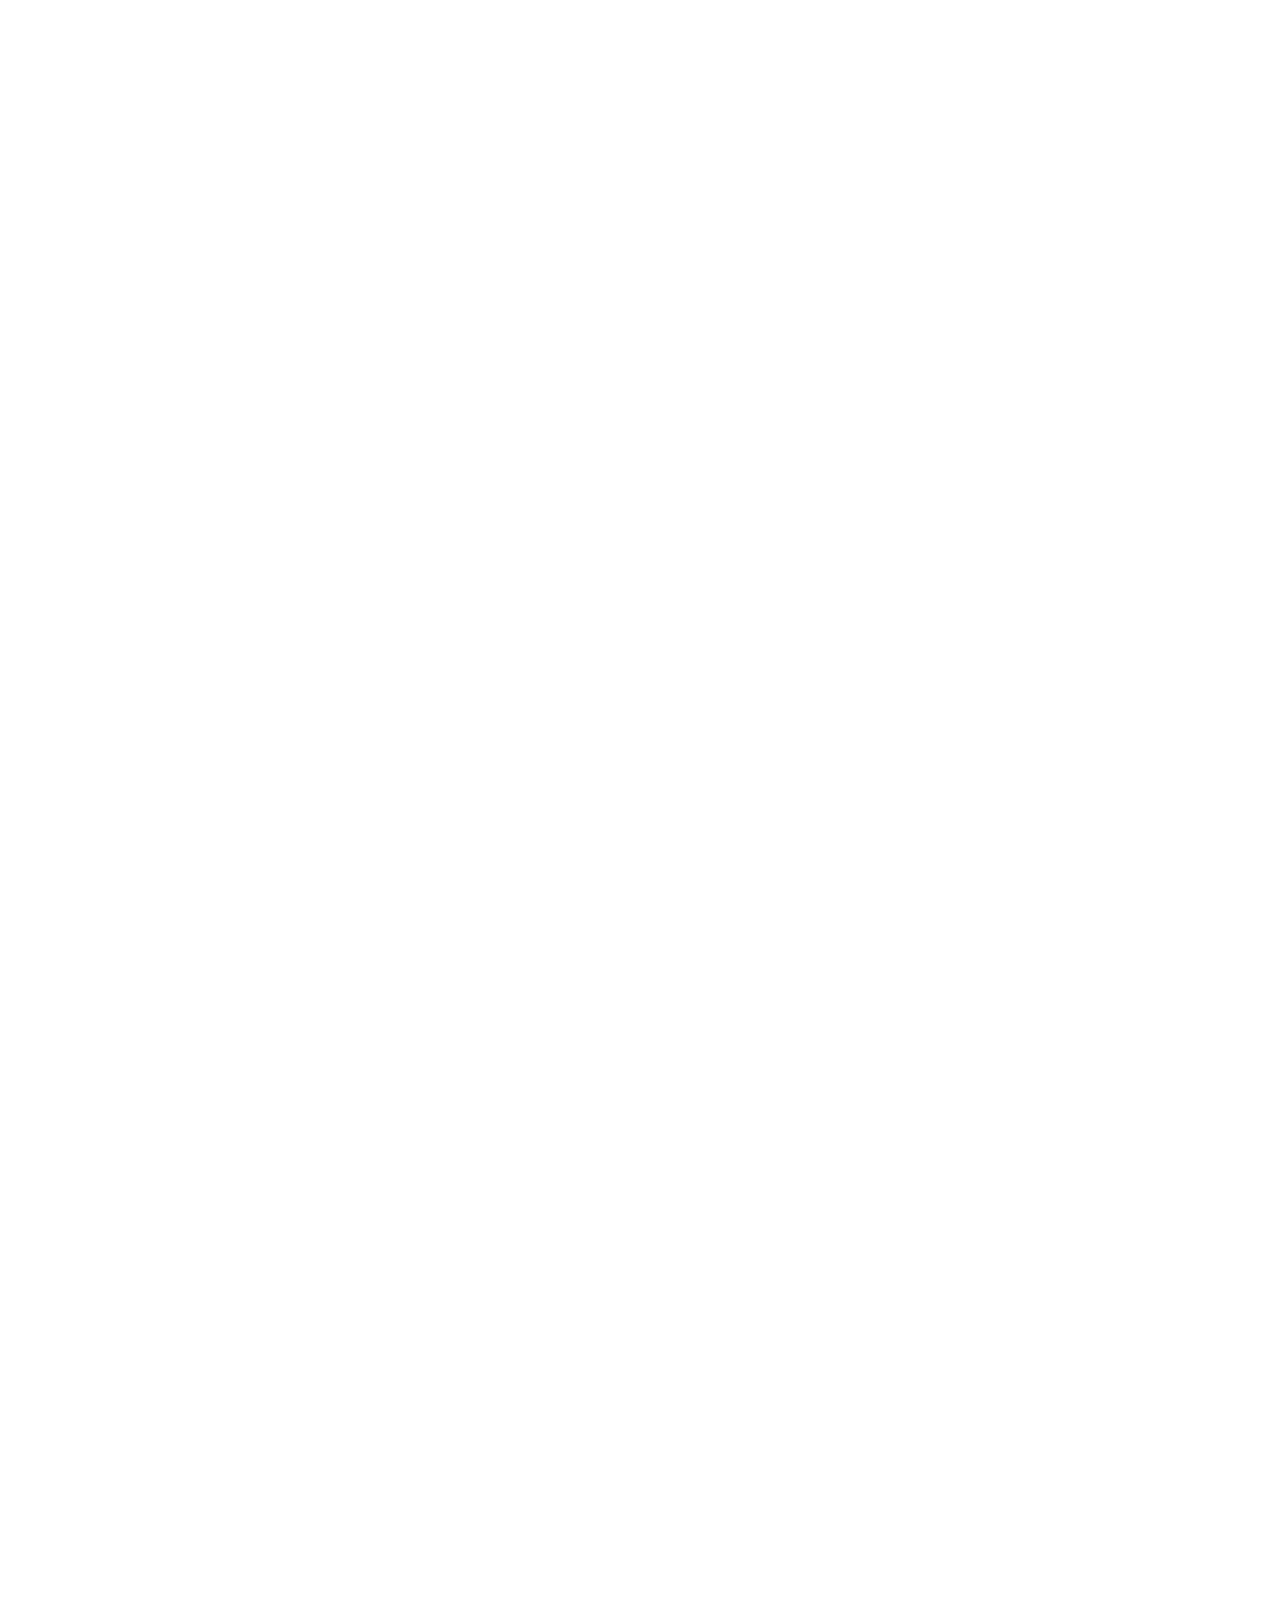
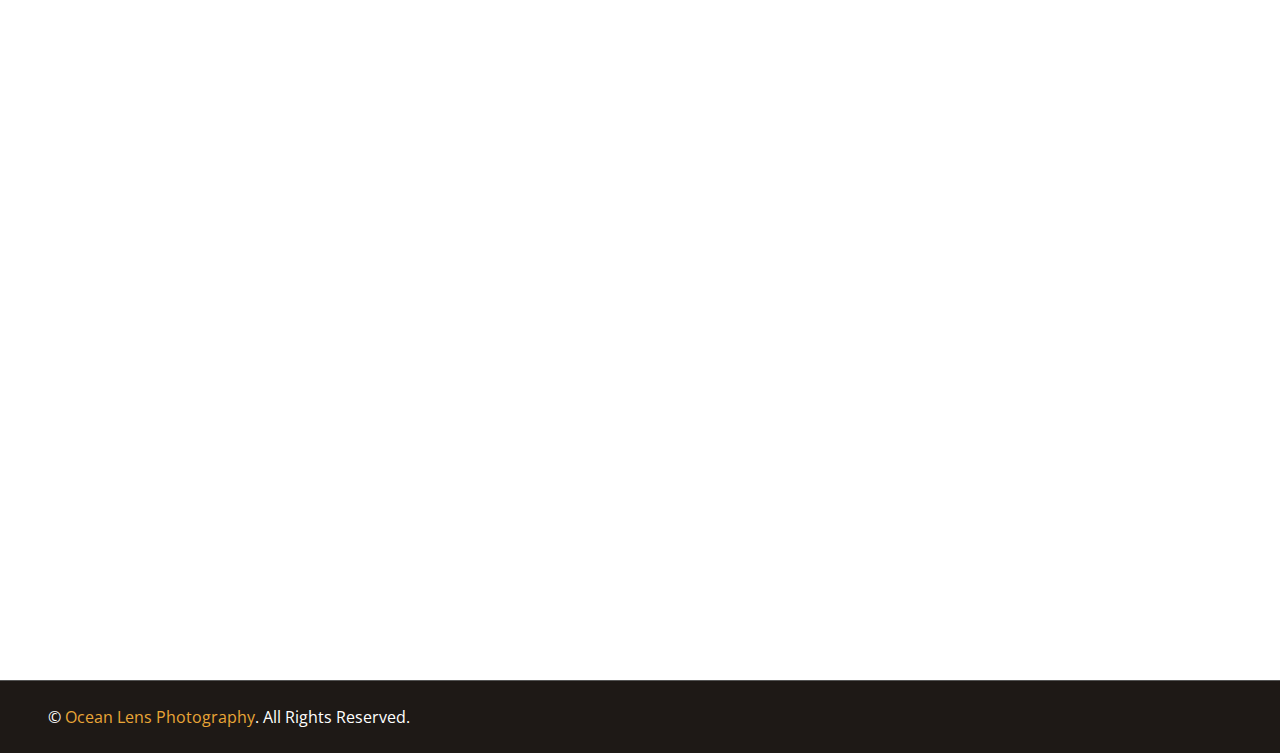
==== commit 9ca4770a: "new photos some formatting" ====
--- a/index.html
+++ b/index.html
@@ -281,7 +281,7 @@
         <div class="container">
             <div class="text-center mx-auto mb-5 wow fadeInUp" data-wow-delay="0.1s" style="max-width: 500px;">
                 <p class="text-primary text-uppercase mb-2">My Works</p>
-                <h1 class="display-6 mb-0">Discover Our Unique And Creative Photoshoot</h1>
+                <h1 class="display-6 mb-0">Discover My Unique And Creative Photoshoot</h1>
             </div>
             <div class="row g-3">
                 <div class="col-lg-3 col-md-6 wow fadeInUp" data-wow-delay="0.1s">
@@ -290,7 +290,7 @@
                             <div class="project-item">
                                 <img class="img-fluid" src="img/project-5.jpg" alt="">
                                 <a class="project-title h5 mb-0" href="img/project-5.jpg" data-lightbox="project">
-                                    Memory
+                                    Baby Shoot
                                 </a>
                             </div>
                         </div>
@@ -318,7 +318,7 @@
                             <div class="project-item">
                                 <img class="img-fluid" src="img/project-6.jpg" alt="">
                                 <a class="project-title h5 mb-0" href="img/project-6.jpg" data-lightbox="project">
-                                    Travel
+                                    Cars
                                 </a>
                             </div>
                         </div>
